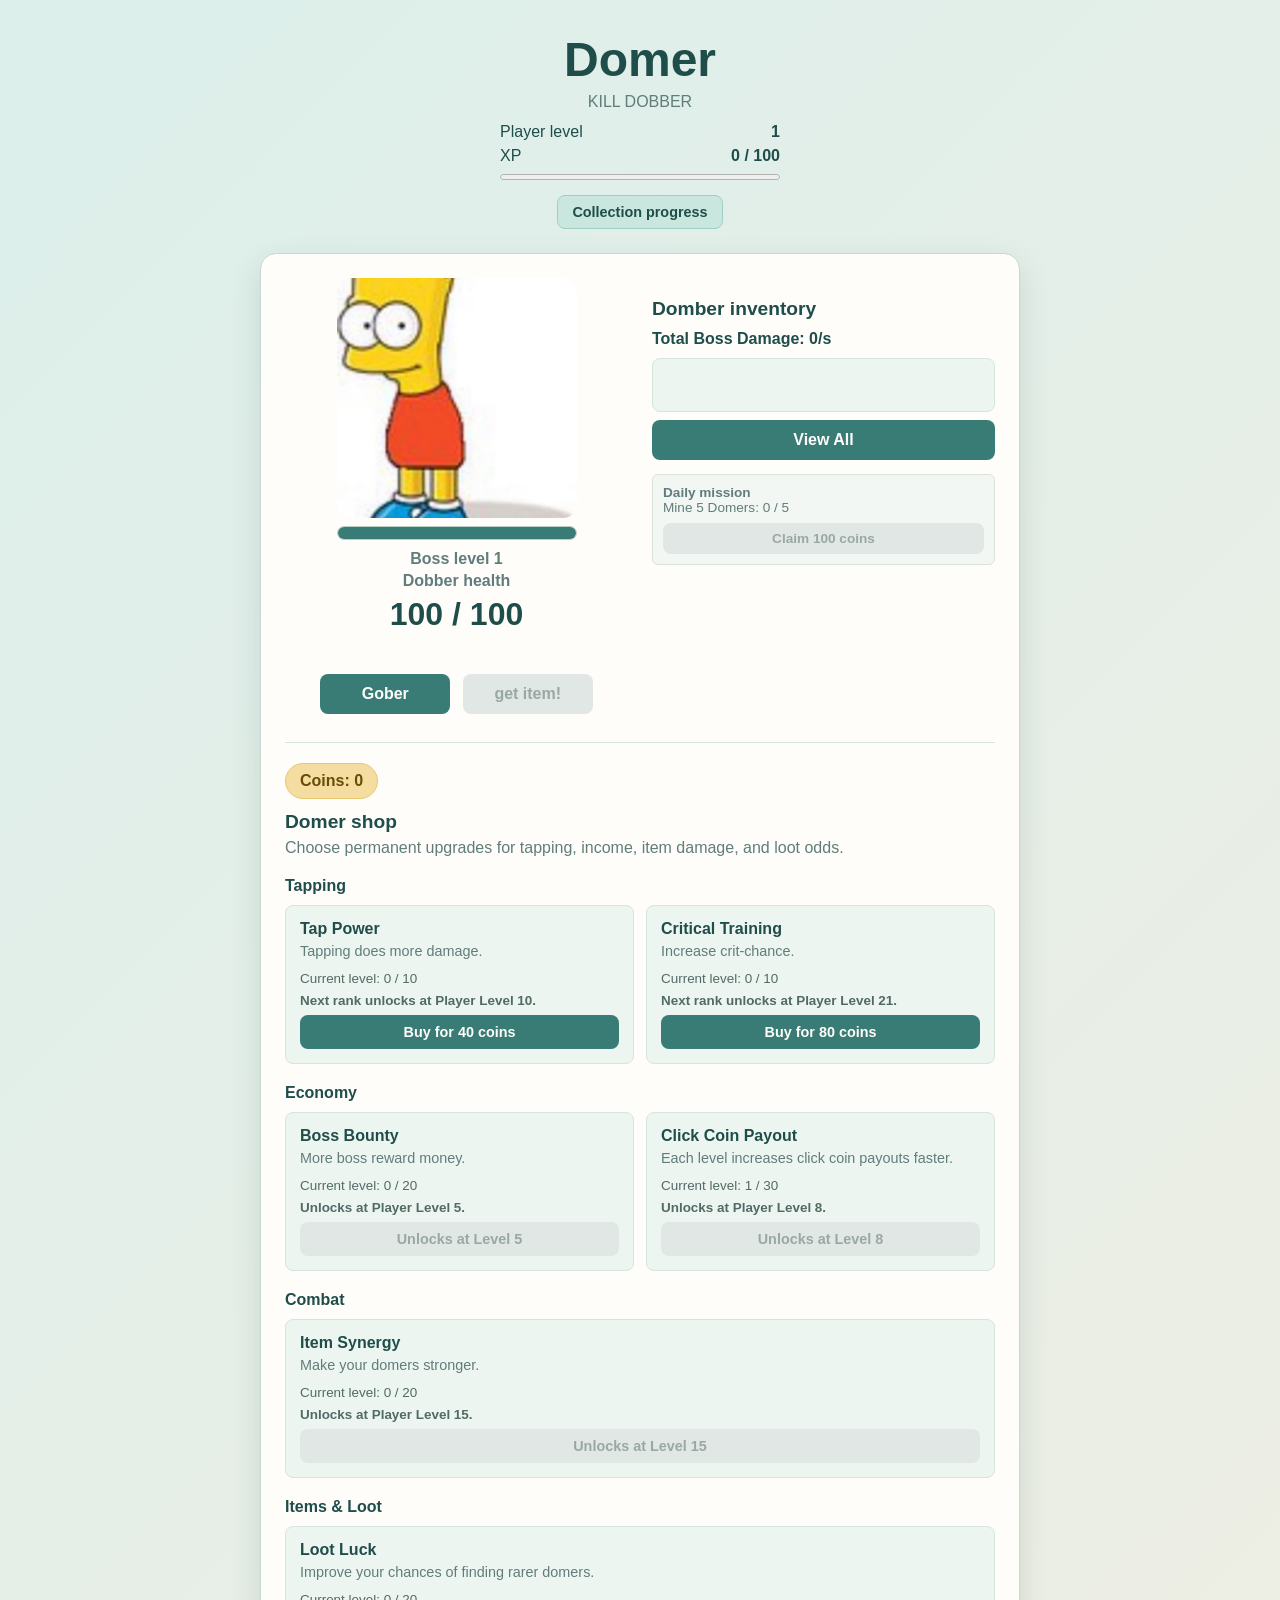
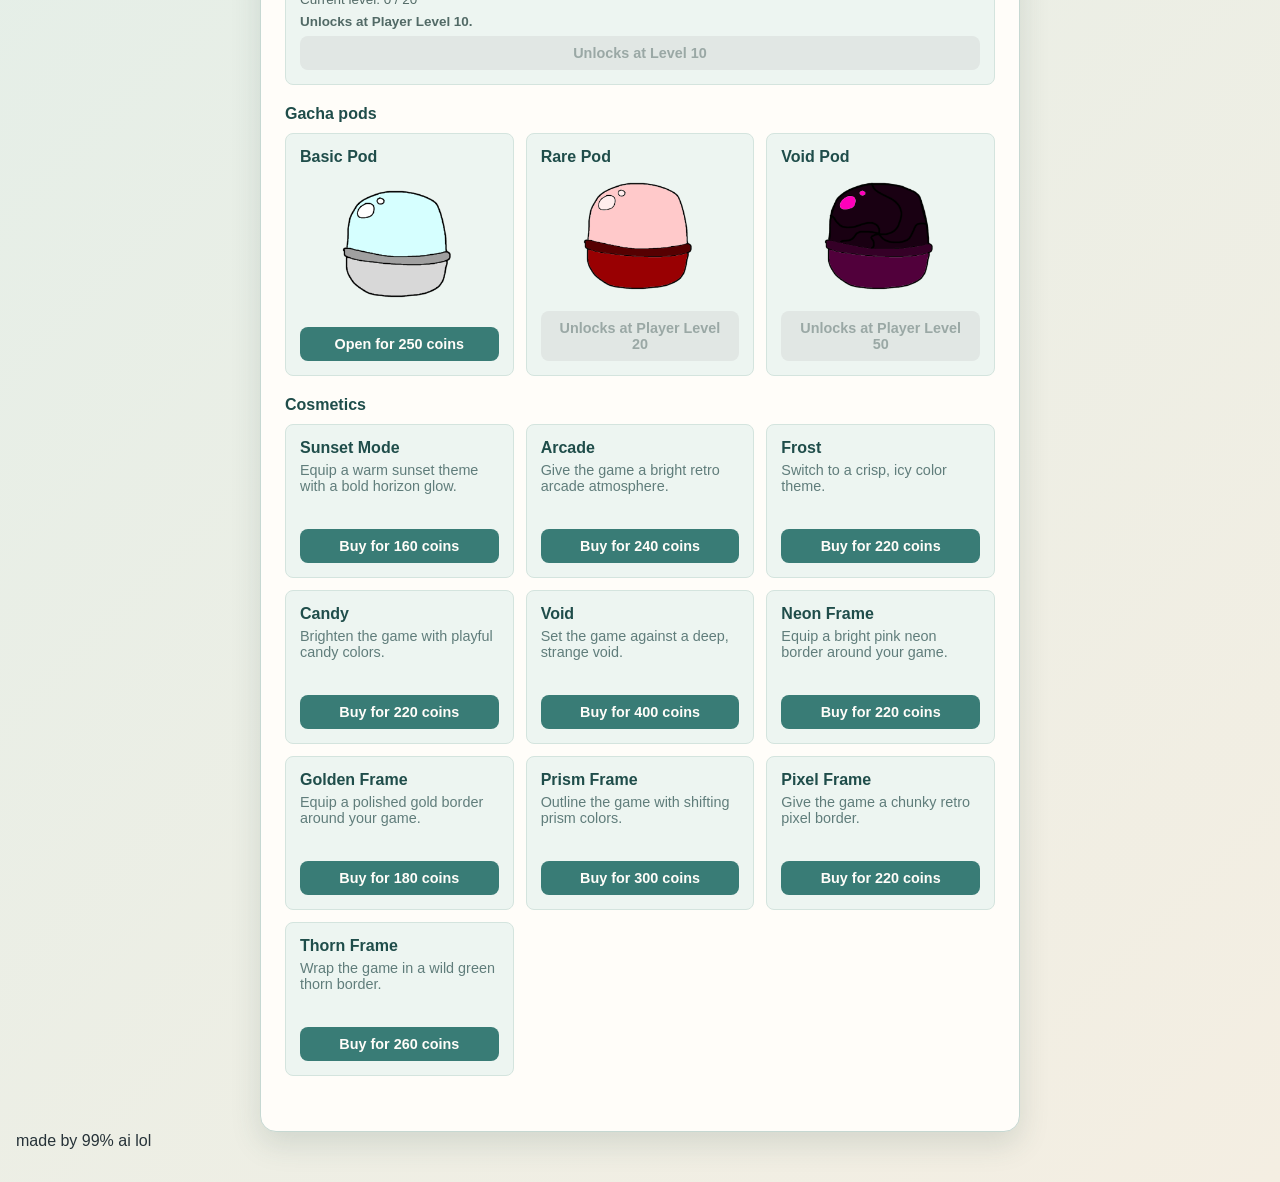
==== domer.html @ 5db6502b "gay" ====
<!DOCTYPE html>
<html lang="en">
<head>
    <meta charset="UTF-8">
    <meta name="viewport" content="width=device-width, initial-scale=1.0, viewport-fit=cover">
    <title>Frata hemsida</title>

    <style>
        :root {
            color: #263238;
            background: #dcefeb;
            font-family: Arial, Helvetica, sans-serif;
        }

        * {
            box-sizing: border-box;
        }

        body {
            margin: 0;
            min-height: 100vh;
            padding: 32px 16px;
            background: linear-gradient(135deg, #dcefeb, #f4eee2);
        }

        header {
            text-align: center;
            margin-bottom: 24px;
        }

        header h1,
        header h2 {
            margin: 0;
        }

        header h1 {
            color: #1f4d4a;
            font-size: clamp(2rem, 8vw, 3rem);
        }

        header h2 {
            margin-top: 6px;
            color: #607d7b;
            font-size: 1rem;
            font-weight: normal;
        }

        #playerGold {
            display: inline-block;
            margin: 0 0 12px;
            padding: 8px 14px;
            color: #674d08;
            background: #f5dda2;
            border: 1px solid #e4c86f;
            border-radius: 20px;
            font-weight: bold;
        }

        #progressionSummary {
            width: min(100%, 280px);
            margin: 12px auto 0;
            color: #1f4d4a;
            text-align: left;
        }

        #progressionSummary p {
            display: flex;
            justify-content: space-between;
            margin: 0 0 6px;
        }

        #xpProgress {
            display: block;
            width: 100%;
            height: 12px;
            accent-color: #397c76;
        }

        .main {
            width: min(100%, 760px);
            margin: 0 auto;
            padding: 24px;
            background: #fffdf9;
            border: 1px solid #c6d8d2;
            border-radius: 16px;
            box-shadow: 0 12px 30px rgb(46 79 75 / 15%);
        }

        body.admin-mode .main {
            width: min(100%, 1080px);
            display: grid;
            grid-template-columns: 220px minmax(0, 1fr);
            gap: 24px;
        }

        .gameLayout {
            display: grid;
            grid-template-columns: minmax(0, 1fr) minmax(0, 1fr);
            gap: 24px;
            align-items: start;
        }

        .shop {
            margin-top: 24px;
            padding-top: 20px;
            border-top: 1px solid #d8e3df;
        }

        .shop h2 {
            margin: 0 0 6px;
            color: #1f4d4a;
            font-size: 1.2rem;
        }

        .shopIntro {
            margin: 0 0 16px;
            color: #607d7b;
        }

        .shopGrid {
            display: grid;
            grid-template-columns: repeat(auto-fit, minmax(190px, 1fr));
            gap: 12px;
        }

        .shopCategory {
            margin-top: 20px;
        }

        .shopCategory h3 {
            margin: 0 0 10px;
            color: #1f4d4a;
            font-size: 1rem;
        }

        .shopItem {
            display: flex;
            min-height: 154px;
            flex-direction: column;
            padding: 14px;
            background: #edf5f1;
            border: 1px solid #d4e4de;
            border-radius: 8px;
        }

        .shopItem h3 {
            margin: 0 0 5px;
            color: #1f4d4a;
            font-size: 1rem;
        }

        .shopItem p {
            flex: 1;
            margin: 0 0 12px;
            color: #607d7b;
            font-size: 0.9rem;
        }

        .shopItemMeta,
        .shopItem .shopItemMeta,
        .shopItem .shopItemEffect,
        .shopItem .shopItemUnlock {
            flex: 0 0 auto;
            margin: 0 0 7px;
            color: #526a66;
            font-size: 0.84rem;
        }

        .shopItemEffect {
            line-height: 1.45;
        }

        .shopItemUnlock {
            color: #9a5634;
            font-weight: bold;
        }

        .shopItem button {
            width: 100%;
            margin: 0;
            padding: 9px 10px;
            font-size: 0.9rem;
        }

        #shopStatus {
            min-height: 1.2em;
            margin: 14px 0 0;
            color: #607d7b;
            font-size: 0.9rem;
        }

        #adminTools {
            margin-top: 24px;
            padding-top: 20px;
            border-top: 1px solid #d8e3df;
        }

        body.admin-mode #adminTools {
            grid-column: 1;
            grid-row: 1 / span 2;
            margin-top: 0;
            padding: 0 20px 0 0;
            border-top: 0;
            border-right: 1px solid #d8e3df;
        }

        body.admin-mode .gameLayout,
        body.admin-mode .shop {
            grid-column: 2;
        }

        body.admin-mode .gameLayout {
            grid-row: 1;
        }

        body.admin-mode .shop {
            grid-row: 2;
            margin-top: 0;
        }

        body.admin-mode #adminTools button {
            width: 100%;
            margin: 4px 0;
        }

        #adminTools h2 {
            margin: 0 0 6px;
            color: #1f4d4a;
            font-size: 1.2rem;
        }

        #adminTools table {
            width: 100%;
            margin-top: 12px;
            border-collapse: collapse;
            text-align: left;
        }

        #adminTools th,
        #adminTools td {
            padding: 8px 10px;
            border-bottom: 1px solid #d8e3df;
        }

        #adminTools th {
            color: #607d7b;
            font-size: 0.8rem;
            text-transform: uppercase;
        }

        body.theme-sunset {
            --theme-ink: #633b42;
            --theme-muted: #6e5352;
            --theme-button: #8c3f4d;
            --theme-button-hover: #6e2e3d;
            background: linear-gradient(135deg, #f6c58d, #d87873 48%, #553b68);
        }

        body.theme-sunset .main {
            border-color: #d58a6d;
        }

        body.theme-arcade {
            --theme-ink: #073b4c;
            --theme-muted: #25616a;
            --theme-button: #087e8b;
            --theme-button-hover: #05636d;
            background: linear-gradient(135deg, #111827, #087e8b 52%, #4ecdc4);
        }

        body.theme-frost {
            --theme-ink: #244657;
            --theme-muted: #496b7d;
            --theme-button: #376d89;
            --theme-button-hover: #28536c;
            background: linear-gradient(135deg, #d8f3f5, #a8dadc 52%, #f1f8ff);
        }

        body.theme-candy {
            --theme-ink: #7d294a;
            --theme-muted: #8e4560;
            --theme-button: #c63873;
            --theme-button-hover: #a42c61;
            background: linear-gradient(135deg, #ff8fab, #ffc2d1 52%, #ffd6a5);
        }

        body.theme-void {
            --theme-ink: #38234b;
            --theme-muted: #67537b;
            --theme-button: #573b70;
            --theme-button-hover: #432c59;
            background: linear-gradient(135deg, #151521, #332447 52%, #0f3d3e);
        }

        body.frame-neon .main {
            border: 6px solid #e247a2;
            box-shadow: 0 0 24px rgb(226 71 162 / 50%), 0 12px 30px rgb(46 79 75 / 15%);
        }

        body.frame-gold .main {
            border: 6px solid #c7972c;
            box-shadow: 0 0 18px rgb(199 151 44 / 40%), 0 12px 30px rgb(46 79 75 / 15%);
        }

        body.frame-prism .main {
            border: 6px solid #53d7d0;
            box-shadow: 0 0 0 3px #ee79c6, 0 0 22px rgb(83 215 208 / 45%);
        }

        body.frame-pixel .main {
            border: 8px solid #263238;
            border-radius: 2px;
            box-shadow: inset 0 0 0 3px #f5dda2, 0 0 0 3px #263238;
        }

        body.frame-thorn .main {
            border: 6px solid #426f45;
            box-shadow: inset 0 0 0 2px #9caf62, 0 0 18px rgb(66 111 69 / 40%);
        }

        .clickerArea {
            text-align: center;
        }

        img {
            display: block;
            width: min(100%, 240px);
            margin: 0 auto 20px;
            border-radius: 14px;
        }

        .clickerArea > img {
            margin-bottom: 8px;
        }

        #bossHealthTrack {
            width: min(100%, 240px);
            height: 14px;
            margin: 0 auto 10px;
            overflow: hidden;
            background: #d9e5e1;
            border: 1px solid #b8cec7;
            border-radius: 999px;
        }

        #bossHealthFill {
            width: 100%;
            height: 100%;
            background: var(--theme-button, #397c76);
            transition: width 180ms ease;
        }

        .clickerArea p {
            margin: 0 0 6px;
            color: #607d7b;
            font-weight: bold;
        }

        #healthBar {
            margin-bottom: 18px;
            color: #1f4d4a;
            font-size: 2rem;
            font-weight: bold;
        }

        #tapFeedback {
            display: block;
            min-height: 1.3em;
            color: #607d7b;
            font-size: 0.9rem;
            font-weight: bold;
        }

        #tapFeedback {
            color: #b36b42;
        }

        button {
            min-width: 130px;
            margin: 4px;
            padding: 11px 16px;
            color: #fffdf9;
            background: #397c76;
            border: none;
            border-radius: 8px;
            font-size: 1rem;
            font-weight: bold;
            cursor: pointer;
            touch-action: manipulation;
            user-select: none;
            -webkit-user-select: none;
            transition: background 150ms ease, transform 150ms ease;
        }

        #bossLevelLabel {
            margin: 0 0 4px;
            color: #607d7b;
        }

        button:hover:not(:disabled) {
            background: #28635e;
            transform: translateY(-1px);
        }

        button:disabled {
            color: #9aa8a5;
            background: #e1e7e4;
            cursor: not-allowed;
        }

        .inventoryArea > h2 {
            margin: 0 0 10px;
            padding-top: 20px;
            color: #1f4d4a;
            font-size: 1.2rem;
        }

        #inventory {
            min-height: 54px;
            padding: 8px 14px;
            background: #edf5f1;
            border: 1px solid #d4e4de;
            border-radius: 8px;
        }

        #viewAllInventory {
            width: 100%;
            margin: 8px 0 0;
        }

        #inventoryModal {
            width: min(calc(100% - 32px), 920px);
            max-height: min(85vh, 800px);
            overflow-y: auto;
        }

        .inventoryModalContent {
            padding: 20px;
        }

        .inventoryModalHeader {
            display: flex;
            align-items: center;
            justify-content: space-between;
            gap: 12px;
            margin-bottom: 16px;
        }

        .inventoryModalHeader h2 {
            margin: 0;
            color: #1f4d4a;
        }

        #closeInventoryModal {
            flex: 0 0 auto;
            margin: 0;
        }

        .inventoryGrid {
            display: grid;
            grid-template-columns: repeat(auto-fill, minmax(min(100%, 220px), 1fr));
            gap: 10px;
        }

        .inventoryGrid .inventoryItem {
            min-width: 0;
            margin: 0;
        }

        #totalBossDamage {
            margin: 0 0 10px;
            color: #1f4d4a;
            font-weight: bold;
        }

        .dailyMission {
            margin-top: 14px;
            padding: 10px;
            background: #f3f7f4;
            border: 1px solid #d8e3df;
            border-radius: 6px;
            color: #607d7b;
            font-size: 0.85rem;
        }

        .dailyMission button {
            width: 100%;
            margin: 8px 0 0;
            padding: 8px;
            font-size: 0.85rem;
        }

        .podImage {
            display: block;
            width: 100%;
            height: 120px;
            margin: 0;
            object-fit: contain;
        }

        .podPreview {
            position: relative;
            z-index: 1;
            display: flex;
            min-height: 120px;
            flex: 1 0 120px;
            align-items: center;
            justify-content: center;
            margin: 8px 0 12px;
        }

        .podPreview[data-odds-open="true"] {
            z-index: 5;
        }

        .podImage:focus-visible {
            outline: 3px solid #1f4d4a;
            outline-offset: 3px;
        }

        .podOddsTooltip {
            position: absolute;
            top: 50%;
            left: 50%;
            display: none;
            width: min(230px, calc(100vw - 64px));
            padding: 10px 12px;
            color: #fffdf9;
            background: #263238;
            border: 1px solid rgb(255 253 249 / 24%);
            border-radius: 6px;
            box-shadow: 0 8px 20px rgb(38 50 56 / 28%);
            pointer-events: none;
            transform: translate(-50%, -50%);
        }

        .podPreview[data-odds-open="true"] .podOddsTooltip {
            display: grid;
            gap: 5px;
        }

        @media (hover: hover) {
            .podPreview:hover,
            .podPreview:focus-within {
                z-index: 5;
            }

            .podPreview:hover .podOddsTooltip,
            .podPreview:focus-within .podOddsTooltip {
                display: grid;
                gap: 5px;
            }
        }

        .podOddsRow {
            display: flex;
            justify-content: space-between;
            gap: 12px;
            font-size: 0.88rem;
            line-height: 1.25;
        }

        .inventoryItem {
            display: flex;
            align-items: center;
            gap: 12px;
            margin: 6px 0;
            padding: 10px 12px;
            color: #263238;
            border-radius: 6px;
            font-weight: bold;
            cursor: pointer;
            transition: filter 150ms ease, transform 150ms ease;
        }

        .inventoryItemInfo {
            min-width: 0;
        }

        .inventoryItemName,
        .inventoryItemDamage {
            display: block;
        }

        .inventoryItemDamage {
            margin-top: 3px;
            color: #607d7b;
            font-size: 0.82rem;
            font-weight: normal;
        }

        .inventoryItem:hover {
            filter: brightness(0.96);
            transform: translateY(-1px);
        }

        .inventoryItem img {
            width: 56px;
            height: 56px;
            flex: 0 0 56px;
            margin: 0;
            border: 2px solid rgb(38 50 56 / 15%);
            border-radius: 6px;
            object-fit: cover;
        }

        .inventoryQuantity {
            margin-left: auto;
            color: #263238;
        }

        dialog {
            width: min(calc(100% - 32px), 380px);
            padding: 0;
            color: #263238;
            background: #fffdf9;
            border: 1px solid #c6d8d2;
            border-radius: 14px;
            box-shadow: 0 18px 45px rgb(38 50 56 / 30%);
        }

        dialog::backdrop {
            background: rgb(31 77 74 / 35%);
        }

        .lootModalContent {
            padding: 24px;
            text-align: center;
        }

        #lootImage {
            width: 170px;
            height: 170px;
            object-fit: cover;
            margin-bottom: 16px;
        }

        #lootName {
            margin: 0 0 16px;
            color: #1f4d4a;
        }

        #lootNew {
            margin: 0 0 4px;
            color: #b36b42;
            font-size: 2rem;
            font-weight: bold;
            letter-spacing: 0.08em;
            text-shadow: 0 0 10px #fdf900, 0 0 10px #ff7300;
        }

        .lootStats {
            display: grid;
            gap: 8px;
            margin-bottom: 18px;
            text-align: left;
        }

        .lootStat {
            display: flex;
            justify-content: space-between;
            padding: 10px 12px;
            background: #edf5f1;
            border-radius: 6px;
        }

        .lootStat span:first-child {
            color: #607d7b;
        }

        #collectionProgressButton {
            display: block;
            margin: 12px auto 0;
            padding: 8px 14px;
            color: #1f4d4a;
            background: #c9e7df;
            border: 1px solid #9fcfc2;
            font-size: 0.9rem;
        }

        #collectionModal {
            width: min(calc(100% - 32px), 420px);
            max-height: min(85vh, 700px);
            overflow-y: auto;
        }

        #collectionTable {
            width: 100%;
            border-collapse: collapse;
            font-size: 0.84rem;
        }

        #collectionTable th,
        #collectionTable td {
            padding: 4px 6px;
            border-bottom: 1px solid #d8e3df;
        }

        #collectionTable thead th,
        #collectionTable tfoot th,
        #collectionTotal {
            color: #526a66;
            font-weight: bold;
        }

        #collectionTable th:first-child {
            text-align: left;
        }

        #collectionTable td:last-child,
        #collectionTable tfoot th:last-child {
            text-align: right;
        }

        #collectionTable tfoot th {
            padding-top: 8px;
            border-bottom: 0;
        }

        .collectionRarityLabel {
            display: inline-flex;
            align-items: center;
            gap: 7px;
        }

        .collectionRaritySwatch {
            width: 11px;
            height: 11px;
            flex: 0 0 11px;
            border: 1px solid rgb(38 50 56 / 25%);
            border-radius: 3px;
        }

        .collectionRarityOdds {
            color: #607d7b;
            font-weight: normal;
        }

        #sellLoot {
            background: #b36b42;
        }

        #sellLoot:hover {
            background: #925437;
        }

        #sellAllLoot {
            background: #8c4e35;
        }

        #sellAllLoot:hover {
            background: #713d2b;
        }

        @media (max-width: 640px) {
            body.admin-mode .main {
                display: block;
            }

            body.admin-mode #adminTools {
                margin-bottom: 24px;
                padding: 0 0 20px;
                border-right: 0;
                border-bottom: 1px solid #d8e3df;
            }

            .gameLayout {
                grid-template-columns: 1fr;
            }

            .inventoryArea {
                padding-top: 20px;
                border-top: 1px solid #d8e3df;
            }
        }

        body[class*="theme-"] :is(header h1, .inventoryArea > h2, #totalBossDamage, #healthBar, .shop h2, .shopCategory > h3, .shopItem h3, #adminTools h2) {
            color: var(--theme-ink);
        }

        body[class*="theme-"] :is(header h2, #progressionSummary, .clickerArea p, #tapFeedback, #bossLevelLabel, .shopIntro, .shopItem p, .shopItemMeta, .shopItemUnlock, #shopStatus, .dailyMission) {
            color: var(--theme-muted);
        }

        body[class*="theme-"] button:not(:disabled) {
            color: #fffdf9;
            background: var(--theme-button);
        }

        body[class*="theme-"] button:hover:not(:disabled) {
            background: var(--theme-button-hover);
        }

        body[class*="theme-"] #sellLoot:hover:not(:disabled),
        body[class*="theme-"] #sellAllLoot:hover:not(:disabled) {
            background: var(--theme-button-hover);
        }

        body[class*="theme-"] #sellLoot,
        body[class*="theme-"] #sellAllLoot {
            color: #fffdf9;
            background: var(--theme-button);
        }

        body[class*="theme-"] #collectionProgressButton {
            color: #fffdf9;
            background: var(--theme-button);
            border-color: var(--theme-button-hover);
        }

    </style>
</head>
<body>
    <header>
        <h1>Domer</h1>
        <h2>KILL DOBBER</h2>
        <div id="progressionSummary" aria-live="polite">
            <p><span>Player level</span><strong id="playerLevel">1</strong></p>
            <p><span>XP</span><strong id="xpText">0 / 100</strong></p>
            <progress id="xpProgress" max="100" value="0" aria-label="Experience toward next level"></progress>
        </div>
        <button id="collectionProgressButton" type="button">Collection progress</button>
    </header>

    <div class="main">
        <div class="gameLayout">
            <div class="clickerArea">
                <img src="media/domer.jpg" alt="Domer">
                <div id="bossHealthTrack" role="progressbar" aria-label="Boss health" aria-valuemin="0" aria-valuemax="100" aria-valuenow="100">
                    <div id="bossHealthFill"></div>
                </div>
                <p id="bossLevelLabel">Boss level 1</p>
                <p>Dobber health</p>
                <div id="healthBar">100</div>
                <span id="tapFeedback" role="status"></span>
                <button id="buttonGober">Gober</button>
                <button id="buttonGetLoot" disabled>get item!</button>
            </div>

            <div class="inventoryArea">
                <h2>Domber inventory</h2>
                <p id="totalBossDamage">Total Boss Damage: 0/s</p>
                <div id="inventory">
                    
                </div>
                <button id="viewAllInventory" type="button">View All</button>
                <div class="dailyMission">
                    <strong>Daily mission</strong>
                    <div id="dailyMissionText">Mine 5 Domers: 0 / 5</div>
                    <button id="claimDailyMission" type="button" disabled>Claim 100 coins</button>
                </div>
            </div>
        </div>

        <section class="shop" aria-labelledby="shopTitle">
            <div id="playerGold">Coins: <span id="goldAmount">0</span></div>
            <h2 id="shopTitle">Domer shop</h2>
            <p class="shopIntro">Choose permanent upgrades for tapping, income, item damage, and loot odds.</p>
            <div id="shopUpgradeCategories"></div>
            <section class="shopCategory" aria-labelledby="podShopTitle">
                <h3 id="podShopTitle">Gacha pods</h3>
                <div class="shopGrid">
                    <article class="shopItem">
                        <h3>Basic Pod</h3>
                        <div class="podPreview">
                            <img class="podImage" src="media/pod_basic.png" alt="Basic pod placeholder" tabindex="0" aria-expanded="false" aria-describedby="basicPodOdds">
                            <div class="podOddsTooltip" id="basicPodOdds" data-pod-id="basicPod" role="tooltip"></div>
                        </div>
                        <button class="shopButton" data-shop-item="basicPod" type="button">Open for 250 coins</button>
                    </article>
                    <article class="shopItem">
                        <h3>Rare Pod</h3>
                        <div class="podPreview">
                            <img class="podImage" src="media/pod_rare.png" alt="Rare pod placeholder" tabindex="0" aria-expanded="false" aria-describedby="rarePodOdds">
                            <div class="podOddsTooltip" id="rarePodOdds" data-pod-id="rarePod" role="tooltip"></div>
                        </div>
                        <button class="shopButton" data-shop-item="rarePod" type="button">Open for 1,500 coins</button>
                    </article>
                    <article class="shopItem">
                        <h3>Void Pod</h3>
                        <div class="podPreview">
                            <img class="podImage" src="media/pod_premium.png" alt="Legendary and Mythic pod placeholder" tabindex="0" aria-expanded="false" aria-describedby="premiumPodOdds">
                            <div class="podOddsTooltip" id="premiumPodOdds" data-pod-id="premiumPod" role="tooltip"></div>
                        </div>
                        <button class="shopButton" data-shop-item="premiumPod" type="button">Open for 6,000 coins</button>
                    </article>
                </div>
            </section>
            <section class="shopCategory" aria-labelledby="cosmeticShopTitle">
                <h3 id="cosmeticShopTitle">Cosmetics</h3>
                <div class="shopGrid">
                    <article class="shopItem">
                        <h3>Sunset Mode</h3>
                        <p>Equip a warm sunset theme with a bold horizon glow.</p>
                        <button class="shopButton" data-shop-item="sunset" type="button"></button>
                    </article>
                    <article class="shopItem">
                        <h3>Arcade</h3>
                        <p>Give the game a bright retro arcade atmosphere.</p>
                        <button class="shopButton" data-shop-item="arcadeTheme" type="button"></button>
                    </article>
                    <article class="shopItem">
                        <h3>Frost</h3>
                        <p>Switch to a crisp, icy color theme.</p>
                        <button class="shopButton" data-shop-item="frostTheme" type="button"></button>
                    </article>
                    <article class="shopItem">
                        <h3>Candy</h3>
                        <p>Brighten the game with playful candy colors.</p>
                        <button class="shopButton" data-shop-item="candyTheme" type="button"></button>
                    </article>
                    <article class="shopItem">
                        <h3>Void</h3>
                        <p>Set the game against a deep, strange void.</p>
                        <button class="shopButton" data-shop-item="voidTheme" type="button"></button>
                    </article>
                    <article class="shopItem">
                        <h3>Neon Frame</h3>
                        <p>Equip a bright pink neon border around your game.</p>
                        <button class="shopButton" data-shop-item="neonFrame" type="button"></button>
                    </article>
                    <article class="shopItem">
                        <h3>Golden Frame</h3>
                        <p>Equip a polished gold border around your game.</p>
                        <button class="shopButton" data-shop-item="goldFrame" type="button"></button>
                    </article>
                    <article class="shopItem">
                        <h3>Prism Frame</h3>
                        <p>Outline the game with shifting prism colors.</p>
                        <button class="shopButton" data-shop-item="prismFrame" type="button"></button>
                    </article>
                    <article class="shopItem">
                        <h3>Pixel Frame</h3>
                        <p>Give the game a chunky retro pixel border.</p>
                        <button class="shopButton" data-shop-item="pixelFrame" type="button"></button>
                    </article>
                    <article class="shopItem">
                        <h3>Thorn Frame</h3>
                        <p>Wrap the game in a wild green thorn border.</p>
                        <button class="shopButton" data-shop-item="thornFrame" type="button"></button>
                    </article>
                </div>
            </section>
            <p id="shopStatus" role="status"></p>
        </section>

        <!-- REMOVE ADMIN TOOLS BEFORE DEPLOYING -->
        <section id="adminTools" hidden aria-labelledby="adminToolsTitle">
            <h2 id="adminToolsTitle">Admin tools</h2>
            <p class="shopIntro">Developer-only controls. Open this page with the #admin URL hash.</p>
            <button id="adminAddCoins" type="button">Give 100 coins</button>
            <button id="resetProgress" type="button">Reset all progress</button>
            <button id="adminGetLoot" type="button">Get item now</button>
            <button id="simulateRarities" type="button">Test rarity odds</button>
            <table>
                <thead>
                    <tr><th>Rarity</th><th>Count</th><th>Observed</th></tr>
                </thead>
                <tbody id="adminRarityResults"></tbody>
            </table>
        </section>
        <!-- END REMOVE ADMIN TOOLS -->

    </div>

    <dialog id="lootModal">
        <div class="lootModalContent">
            <img id="lootImage" alt="">
            <div id="lootNew" hidden>NEW!</div>
            <h2 id="lootName"></h2>
            <div class="lootStats">
                <div class="lootStat">
                    <span>Rarity</span>
                    <strong id="lootRarity"></strong>
                </div>
                <div class="lootStat">
                    <span>Art by</span>
                    <strong id="lootArtist"></strong>
                </div>
                <div class="lootStat">
                    <span>Price</span>
                    <strong><span id="lootPrice"></span> gold</strong>
                </div>
                <div class="lootStat">
                    <span>Boss damage</span>
                    <strong id="lootBossDamage"></strong>
                </div>
            </div>
            <button id="sellLoot">Sell for gold</button>
            <button id="sellAllLoot">Sell all</button>
            <button id="closeLootModal">Close</button>
        </div>
    </dialog>

    <dialog id="inventoryModal" aria-labelledby="inventoryModalTitle">
        <div class="inventoryModalContent">
            <div class="inventoryModalHeader">
                <h2 id="inventoryModalTitle">All items</h2>
                <button id="closeInventoryModal" type="button">Close</button>
            </div>
            <div id="allInventory" class="inventoryGrid"></div>
        </div>
    </dialog>

    <dialog id="collectionModal" aria-labelledby="collectionModalTitle">
        <div class="inventoryModalContent">
            <div class="inventoryModalHeader">
                <h2 id="collectionModalTitle">Collection progress</h2>
                <button id="closeCollectionModal" type="button">Close</button>
            </div>
            <table id="collectionTable">
                <thead>
                    <tr><th scope="col">Rarity</th><th scope="col">Collected</th></tr>
                </thead>
                <tbody id="collectionLegendRows"></tbody>
                <tfoot>
                    <tr><th scope="row">Total</th><th id="collectionTotal">0 / 0 (0%)</th></tr>
                </tfoot>
            </table>
        </div>
    </dialog>

    <script>
        const maxHealth = 100;
        const balanceConfig = {
            baseBossHealth: 100,
            bossHealthScaling: 1.10,
            bossHealthSoftCapLevel: 50,
            bossHealthPostCapExponent: 2.2,
            baseBossXp: 75,
            bossXpScaling: 1.12,
            baseXpToNextLevel: 100,
            xpRequirementScaling: 1.14,
            baseItemAttackDamage: 0.6,
            rarityPullWeights: {
                common: 71.5,
                uncommon: 12.1,
                rare: 6.05,
                epic: 1.21,
                legendary: 0.469,
                mythic: 0.0605
            },
            rarityDamageMultipliers: {
                common: 1,
                uncommon: 2.5,
                rare: 8,
                epic: 30,
                legendary: 150,
                mythic: 500
            },
            baseBossBounty: 20,
            bossBountyLevelScaling: 0.03,
            bountyBonusPerLevel: 0.25,
            manualTapsPerCoin: 10,
            itemCoinPayoutRatePerDamage: 0.01,
            maxItemCoinPayoutRate: 0.05,
            itemDamageBonusPerLevel: 0.06,
            luckWeightStep: 1.08,
            rarityLuckIndex: {
                common: 0,
                uncommon: 1,
                rare: 2,
                epic: 3,
                legendary: 4,
                mythic: 5
            },
            itemUpgradeScaling: 1.2,
            maxScaledValue: 1e12
        };
        const shopUpgradeConfig = {
            tapPower: { category: "Tapping", stateKey: "tapPower", name: "Tap Power", description: "Tapping does more damage.", maxLevel: 10, unlockLevels: [1, 10, 20, 35, 50, 65, 80, 100, 125, 150], baseCost: 40, costGrowth: 1.65 },
            critChance: { category: "Tapping", stateKey: "critChance", name: "Critical Training", description: "Increase crit-chance.", maxLevel: 10, unlockLevel: 1, unlockEveryLevels: 20, baseCost: 80, costGrowth: 1.4 },
            bossBounty: { category: "Economy", stateKey: "bossBountyLevel", name: "Boss Bounty", description: "More boss reward money.", maxLevel: 20, unlockLevel: 5, unlockEveryLevels: 10, baseCost: 100, costGrowth: 1.42 },
            tapCoinPayout: { category: "Economy", stateKey: "tapCoinPayout", name: "Click Coin Payout", description: "Each level increases click coin payouts faster.", maxLevel: 30, unlockLevel: 1, unlockEveryLevels: 7, baseCost: 30, costGrowth: 1.3 },
            itemSynergy: { category: "Combat", stateKey: "itemDamageLevel", name: "Item Synergy", description: "Make your domers stronger.", maxLevel: 20, unlockLevel: 15, unlockEveryLevels: 9, baseCost: 180, costGrowth: 1.35 },
            lootLuck: { category: "Items & Loot", stateKey: "lootLuckLevel", name: "Loot Luck", description: "Improve your chances of finding rarer domers.", maxLevel: 20, unlockLevel: 10, unlockEveryLevels: 10, baseCost: 100, costGrowth: 1.35 }
        };
        const podConfig = {
            basicPod: {
                name: "Basic Pod",
                price: 250,
                unlockLevel: 1,
                minimumRarityIndex: 0,
                luckScale: 1,
                rarityMultipliers: { common: 1, uncommon: 1, rare: 1, epic: 1, legendary: 1, mythic: 1 }
            },
            rarePod: {
                name: "Rare Pod",
                price: 1500,
                unlockLevel: 20,
                minimumRarityIndex: 1,
                luckScale: 1,
                rarityMultipliers: { common: 0.55, uncommon: 0.65, rare: 2, epic: 2.8, legendary: 3.5, mythic: 3.5 }
            },
            premiumPod: {
                name: "Void Pod",
                price: 6000,
                unlockLevel: 50,
                minimumRarityIndex: 2,
                luckScale: 0.25,
                rarityMultipliers: { common: 0.1, uncommon: 0.15, rare: 0.35, epic: 1.5, legendary: 1, mythic: 12 }
            }
        };
        var health = 0;
        var currentBossLevel = 1;
        var bossRewarded = false;
        const saveVersion = 2;
        const inventoryStorageKey = `domerInventoryV${saveVersion}`;
        const goldStorageKey = `domerGoldV${saveVersion}`;
        const shopStorageKey = `domerShopV${saveVersion}`;
        const saveStorageKey = `domerSaveV${saveVersion}`;
        const themeCosmetics = ["sunset", "arcade", "frost", "candy", "void"];
        const frameCosmetics = ["neon", "gold", "prism", "pixel", "thorn"];
        const defaultShopState = {
            tapPower: 0,
            critChance: 0,
            tapCoinPayout: 1,
            bossBountyLevel: 0,
            itemDamageLevel: 0,
            lootLuckLevel: 0,
            cosmetics: [],
            theme: "default",
            frame: "default"
        };
        const defaultProgressState = {
            totalMined: 0,
            totalTaps: 0,
            tapCoinRemainder: 0,
            criticalHits: 0,
            uniqueItems: [],
            dailyDate: "",
            dailyMined: 0,
            dailyClaimed: false,
            level: 1,
            xp: 0
        };
        const legacyShopState = parseSave(localStorage.getItem(shopStorageKey));
        const savedGame = parseSave(localStorage.getItem(saveStorageKey));
        const savedProgress = savedGame && savedGame.progress ? savedGame.progress : {};
        var playerGold = savedGame && Number.isFinite(savedGame.coins) ? savedGame.coins : Number(localStorage.getItem(goldStorageKey)) || 0;
        var shopState = {
            ...defaultShopState,
            ...(savedGame ? savedGame.shop : legacyShopState || {})
        };
        shopState.theme = themeCosmetics.includes(shopState.theme) ? shopState.theme : "default";
            shopState.tapPower = normalizeUpgradeLevel(shopState.tapPower, shopUpgradeConfig.tapPower.maxLevel);
            shopState.critChance = normalizeUpgradeLevel(shopState.critChance, shopUpgradeConfig.critChance.maxLevel);
            shopState.tapCoinPayout = Math.max(1, normalizeUpgradeLevel(shopState.tapCoinPayout, shopUpgradeConfig.tapCoinPayout.maxLevel));
            delete shopState.autoTap;
            shopState.bossBountyLevel = normalizeUpgradeLevel(shopState.bossBountyLevel, shopUpgradeConfig.bossBounty.maxLevel);
            shopState.itemDamageLevel = normalizeUpgradeLevel(shopState.itemDamageLevel, shopUpgradeConfig.itemSynergy.maxLevel);
            shopState.lootLuckLevel = normalizeUpgradeLevel(shopState.lootLuckLevel, shopUpgradeConfig.lootLuck.maxLevel);
        shopState.cosmetics = Array.isArray(shopState.cosmetics)
            ? shopState.cosmetics.filter((cosmetic) => [...themeCosmetics, ...frameCosmetics].includes(cosmetic))
            : [];
        delete shopState.coinMultiplier;
        delete shopState.luck;
        var progressState = {
            ...defaultProgressState,
            totalMined: Number(savedProgress.totalMined) || 0,
            totalTaps: Number(savedProgress.totalTaps) || 0,
            tapCoinRemainder: Number.isFinite(Number(savedProgress.tapCoinRemainder))
                ? Math.max(0, Math.floor(Number(savedProgress.tapCoinRemainder))) % balanceConfig.manualTapsPerCoin
                : 0,
            criticalHits: Number(savedProgress.criticalHits) || 0,
            uniqueItems: Array.isArray(savedProgress.uniqueItems) ? savedProgress.uniqueItems : [],
            dailyDate: typeof savedProgress.dailyDate === "string" ? savedProgress.dailyDate : "",
            dailyMined: Number(savedProgress.dailyMined) || 0,
            dailyClaimed: savedProgress.dailyClaimed === true,
            level: normalizePlayerLevel(savedProgress.level),
            xp: Number.isFinite(Number(savedProgress.xp)) ? Math.max(0, Number(savedProgress.xp)) : 0
        };
        currentBossLevel = progressState.level;
        health = getBossMaxHealth(currentBossLevel);
        const healthBar = document.getElementById("healthBar");
        const bossHealthTrack = document.getElementById("bossHealthTrack");
        const bossHealthFill = document.getElementById("bossHealthFill");
        const bossLevelLabel = document.getElementById("bossLevelLabel");
        const playerLevel = document.getElementById("playerLevel");
        const xpText = document.getElementById("xpText");
        const xpProgress = document.getElementById("xpProgress");
        const totalBossDamage = document.getElementById("totalBossDamage");
        const buttonGober = document.getElementById("buttonGober");
        const buttonGetLoot = document.getElementById("buttonGetLoot");
        const inventory = document.getElementById("inventory");
        const allInventory = document.getElementById("allInventory");
        const inventoryModal = document.getElementById("inventoryModal");
        const viewAllInventory = document.getElementById("viewAllInventory");
        const closeInventoryModal = document.getElementById("closeInventoryModal");
            const shopUpgradeCategories = document.getElementById("shopUpgradeCategories");
        const tapFeedback = document.getElementById("tapFeedback");
        const dailyMissionText = document.getElementById("dailyMissionText");
        const claimDailyMission = document.getElementById("claimDailyMission");
        const inventoryItems = new Map();
        const rarityOrder = {
            mythic: 0,
            legendary: 1,
            epic: 2,
            rare: 3,
            uncommon: 4,
            common: 5
        };
        const lootModal = document.getElementById("lootModal");
        const lootImage = document.getElementById("lootImage");
        const lootNew = document.getElementById("lootNew");
        const lootName = document.getElementById("lootName");
        const lootRarity = document.getElementById("lootRarity");
        const lootArtist = document.getElementById("lootArtist");
        const lootPrice = document.getElementById("lootPrice");
            const lootBossDamage = document.getElementById("lootBossDamage");
        const closeLootModal = document.getElementById("closeLootModal");
        const sellLoot = document.getElementById("sellLoot");
        const sellAllLoot = document.getElementById("sellAllLoot");
        const goldAmount = document.getElementById("goldAmount");
        const shopStatus = document.getElementById("shopStatus");
        const shopButtons = document.querySelectorAll(".shopButton");
        const collectionLegendRows = document.getElementById("collectionLegendRows");
        const collectionTotal = document.getElementById("collectionTotal");
        const collectionProgressButton = document.getElementById("collectionProgressButton");
        const collectionModal = document.getElementById("collectionModal");
        const closeCollectionModal = document.getElementById("closeCollectionModal");
        const adminTools = document.getElementById("adminTools");
        const adminAddCoins = document.getElementById("adminAddCoins");
        const resetProgress = document.getElementById("resetProgress");
        const adminGetLoot = document.getElementById("adminGetLoot");
        const simulateRarities = document.getElementById("simulateRarities");
        const adminRarityResults = document.getElementById("adminRarityResults");
        var selectedItem = null;
        let lootImageRequestId = 0;

        function parseSave(value){
            try {
                return value ? JSON.parse(value) : null;
            } catch (error){
                return null;
            }
        }

        function normalizeUpgradeLevel(level, maxLevel){
            const numericLevel = Number(level);
            return Number.isFinite(numericLevel) ? Math.min(maxLevel, Math.max(0, Math.floor(numericLevel))) : 0;
        }

        function normalizePlayerLevel(level){
            const numericLevel = Number(level);
            return Number.isFinite(numericLevel) ? Math.min(10000, Math.max(1, Math.floor(numericLevel))) : 1;
        }

        function calculateScaledValue(baseValue, scalingFactor, level){
            const exponent = Math.min(500, normalizePlayerLevel(level) - 1);
            return Math.min(balanceConfig.maxScaledValue, baseValue * Math.pow(scalingFactor, exponent));
        }

        function formatGameNumber(value){
            return new Intl.NumberFormat("en-US", { maximumFractionDigits: 1 }).format(value);
        }

        function getBossMaxHealth(level){
            const bossLevel = normalizePlayerLevel(level);
            const softCapLevel = balanceConfig.bossHealthSoftCapLevel;
            const healthAtSoftCap = calculateScaledValue(balanceConfig.baseBossHealth, balanceConfig.bossHealthScaling, softCapLevel);
            const health = bossLevel <= softCapLevel
                ? calculateScaledValue(balanceConfig.baseBossHealth, balanceConfig.bossHealthScaling, bossLevel)
                : healthAtSoftCap * Math.pow(bossLevel / softCapLevel, balanceConfig.bossHealthPostCapExponent);
            return Math.min(balanceConfig.maxScaledValue, health);
        }

        function getXpRequired(level){
            return Math.max(1, Math.ceil(calculateScaledValue(
                balanceConfig.baseXpToNextLevel,
                balanceConfig.xpRequirementScaling,
                level
            )));
        }

        function calculateItemAttackDamage(item){
            const rarityMultiplier = balanceConfig.rarityDamageMultipliers[item.rarity] || 1;
            return balanceConfig.baseItemAttackDamage * rarityMultiplier;
        }

        function getItemAttackDamage(item){
            const baseDamage = Number.isFinite(Number(item.attackDamage)) && Number(item.attackDamage) >= 0
                ? Number(item.attackDamage)
                : calculateItemAttackDamage(item);
            const upgradeLevel = Number.isFinite(Number(item.upgradeLevel)) ? Math.max(0, Number(item.upgradeLevel)) : 0;
            return baseDamage * Math.pow(balanceConfig.itemUpgradeScaling, upgradeLevel);
        }

        function getShopUpgradeLevel(upgrade){
            const value = shopState[upgrade.stateKey];
            return normalizeUpgradeLevel(value, upgrade.maxLevel);
        }

        function getShopUpgradeCost(upgrade, level = getShopUpgradeLevel(upgrade)){
            return Math.ceil(upgrade.baseCost * Math.pow(upgrade.costGrowth, level));
        }

        function getShopUpgradeUnlockLevel(upgrade, level = getShopUpgradeLevel(upgrade)){
            return upgrade.unlockLevels
                ? upgrade.unlockLevels[level]
                : upgrade.unlockLevel + level * (upgrade.unlockEveryLevels || 0);
        }

        function getTapDamage(){
            const tapLevel = normalizeUpgradeLevel(shopState.tapPower, shopUpgradeConfig.tapPower.maxLevel);
            return Math.pow(3, tapLevel);
        }

        function getTapCoinPayout(){
            const payoutLevel = normalizeUpgradeLevel(shopState.tapCoinPayout, shopUpgradeConfig.tapCoinPayout.maxLevel);
            return Math.pow(payoutLevel, 2);
        }

        function getItemDamageMultiplier(){
            return 1 + shopState.itemDamageLevel * balanceConfig.itemDamageBonusPerLevel;
        }

        function getBossBountyReward(bossLevel = currentBossLevel){
            const levelReward = 1 + (normalizePlayerLevel(bossLevel) - 1) * balanceConfig.bossBountyLevelScaling;
            const upgradeReward = Math.pow(1 + balanceConfig.bountyBonusPerLevel, shopState.bossBountyLevel);
            return Math.floor(balanceConfig.baseBossBounty * levelReward * upgradeReward);
        }

        function getLuckAdjustedWeight(item, luckLevel = shopState.lootLuckLevel, pod = null){
            const rarityIndex = balanceConfig.rarityLuckIndex[item.rarity] || 0;
            const podMultiplier = pod ? pod.rarityMultipliers[item.rarity] : 1;
            const luckScale = pod ? pod.luckScale : 1;
            return item.weight * podMultiplier * Math.pow(balanceConfig.luckWeightStep, luckLevel * rarityIndex * luckScale);
        }

        function getItemBossDamagePerSecond(){
            let damagePerSecond = 0;
            for (const inventoryItem of inventoryItems.values()){
                const quantity = Number.isFinite(inventoryItem.quantity) ? Math.max(0, inventoryItem.quantity) : 0;
                const itemDamage = getItemAttackDamage(inventoryItem.item);
                if (Number.isFinite(itemDamage)){
                    damagePerSecond += itemDamage * quantity;
                }
            }
            return damagePerSecond;
        }

        function getEffectiveItemAttackDamage(item){
            return getItemAttackDamage(item) * getItemDamageMultiplier();
        }

        function renderInventoryDamage(){
            sortInventory();
        }

        function getTotalBossDamagePerSecond(){
            return getItemBossDamagePerSecond() * getItemDamageMultiplier();
        }

        function renderProgression(){
            const xpRequired = getXpRequired(progressState.level);
            playerLevel.textContent = progressState.level;
            xpText.textContent = `${formatGameNumber(progressState.xp)} / ${formatGameNumber(xpRequired)}`;
            xpProgress.max = xpRequired;
            xpProgress.value = Math.min(progressState.xp, xpRequired);
        }

        function renderBossDamage(){
            const damagePerSecond = getTotalBossDamagePerSecond();
            totalBossDamage.textContent = `Total Boss Damage: ${formatGameNumber(damagePerSecond)}/s`;
        }

        function renderBoss(){
            const maxHealth = getBossMaxHealth(currentBossLevel);
            const healthPercent = maxHealth > 0 ? Math.max(0, Math.min(100, health / maxHealth * 100)) : 0;
            bossLevelLabel.textContent = `Boss level ${currentBossLevel}`;
            healthBar.textContent = `${formatGameNumber(health)} / ${formatGameNumber(maxHealth)}`;
            bossHealthFill.style.width = `${healthPercent}%`;
            bossHealthTrack.setAttribute("aria-valuemax", String(maxHealth));
            bossHealthTrack.setAttribute("aria-valuenow", String(health));
        }

        function beginNextBoss(){
            currentBossLevel = progressState.level;
            health = getBossMaxHealth(currentBossLevel);
            bossRewarded = false;
            buttonGober.disabled = false;
            buttonGetLoot.disabled = true;
            renderBoss();
        }

        function awardBossExperience(defeatedLevel){
            const reward = Math.max(1, Math.floor(calculateScaledValue(
                balanceConfig.baseBossXp,
                balanceConfig.bossXpScaling,
                defeatedLevel
            )));
            const bounty = getBossBountyReward(defeatedLevel);
            progressState.xp += reward;
            playerGold += bounty;
            let levelsGained = 0;

            while (progressState.xp >= getXpRequired(progressState.level)){
                progressState.xp -= getXpRequired(progressState.level);
                progressState.level = normalizePlayerLevel(progressState.level + 1);
                levelsGained += 1;
                if (progressState.level >= 10000){
                    break;
                }
            }

            renderProgression();
            saveGold();
            updateShopButtons();
            tapFeedback.textContent = levelsGained > 0
                ? `Boss defeated! +${reward} XP, +${bounty} coins. Level ${progressState.level}!`
                : `Boss defeated! +${reward} XP, +${bounty} coins.`;
            saveGame();
        }

        if (window.location.hash.toLowerCase() === "#admin"){
            adminTools.hidden = false;
            document.body.classList.add("admin-mode");
        }

        goldAmount.textContent = playerGold;
        ensureDailyMission();
        renderDailyMission();
        renderProgression();
        renderBoss();
        renderBossDamage();

        buttonGober.addEventListener("click", goberMine);
        buttonGetLoot.addEventListener("click", getRandomLoot);
        shopButtons.forEach((button) => button.addEventListener("click", () => buyShopItem(button.dataset.shopItem)));
        shopUpgradeCategories.addEventListener("click", (event) => {
            const button = event.target.closest("button[data-upgrade]");
            if (button){
                buyShopItem(button.dataset.upgrade);
            }
        });
        closeLootModal.addEventListener("click", () => lootModal.close());
        viewAllInventory.addEventListener("click", () => inventoryModal.showModal());
        closeInventoryModal.addEventListener("click", () => inventoryModal.close());
        collectionProgressButton.addEventListener("click", () => {
            renderCollectionProgress();
            collectionModal.showModal();
        });
        closeCollectionModal.addEventListener("click", () => collectionModal.close());
        const podPreviews = [...document.querySelectorAll(".podPreview")];
        const closePodOddsPreviews = () => {
            podPreviews.forEach((preview) => {
                delete preview.dataset.oddsOpen;
                const image = preview.querySelector(".podImage");
                image.setAttribute("aria-expanded", "false");
                image.blur();
            });
        };
        podPreviews.forEach((preview) => {
            const image = preview.querySelector(".podImage");
            image.addEventListener("click", () => {
                const shouldOpen = preview.dataset.oddsOpen !== "true";
                closePodOddsPreviews();
                if (shouldOpen){
                    preview.dataset.oddsOpen = "true";
                    image.setAttribute("aria-expanded", "true");
                }
            });
        });
        document.addEventListener("click", (event) => {
            if (!event.target.closest(".podPreview")){
                closePodOddsPreviews();
            }
        });
        sellLoot.addEventListener("click", sellSelectedItem);
        sellAllLoot.addEventListener("click", sellAllSelectedLoot);
        resetProgress.addEventListener("click", resetAllProgress);
        adminAddCoins.addEventListener("click", () => {
            playerGold += 100;
            saveGold();
        });
        adminGetLoot.addEventListener("click", () => getRandomLoot(true));
        simulateRarities.addEventListener("click", runRaritySimulation);
        claimDailyMission.addEventListener("click", claimDailyReward);
        lootModal.addEventListener("click", (event) => {
            if (event.target === lootModal){
                lootModal.close();
            }
        });
        inventoryModal.addEventListener("click", (event) => {
            if (event.target === inventoryModal){
                inventoryModal.close();
            }
        });
        collectionModal.addEventListener("click", (event) => {
            if (event.target === collectionModal){
                collectionModal.close();
            }
        });

        function goberMine(){
            progressState.totalTaps += 1;
            const isCritical = Math.random() < shopState.critChance * 0.05;
            const damage = getTapDamage() * (isCritical ? 2 : 1);
            progressState.tapCoinRemainder += 1;
            const coinPayouts = Math.floor(progressState.tapCoinRemainder / balanceConfig.manualTapsPerCoin);
            progressState.tapCoinRemainder %= balanceConfig.manualTapsPerCoin;
            const tapCoinsEarned = coinPayouts * getTapCoinPayout();
            if (tapCoinsEarned > 0){
                playerGold += tapCoinsEarned;
                saveGold();
            }
            const coinFeedback = tapCoinsEarned > 0
                ? `, +${tapCoinsEarned} ${tapCoinsEarned === 1 ? "coin" : "coins"}`
                : "";
            if (isCritical){
                progressState.criticalHits += 1;
                tapFeedback.textContent = `Critical hit! ${damage} damage${coinFeedback}`;
            } else {
                tapFeedback.textContent = `${damage} damage${coinFeedback}`;
            }
            damageDomer(damage);
            saveGame();
        }

        function damageDomer(damage){
            if (health <= 0 || !Number.isFinite(damage) || damage <= 0){
                return;
            }

            health = Math.max(0, health - damage);
            renderBoss();

            if (health === 0){
                if (!bossRewarded){
                    bossRewarded = true;
                    awardBossExperience(currentBossLevel);
                }
                buttonGober.disabled = true;
                buttonGetLoot.disabled = false;
            }
        }

        function tryAwardItemDamageCoins(damagePerSecond, elapsedSeconds){
            if (health <= 0 || !Number.isFinite(damagePerSecond) || damagePerSecond <= 0){
                return;
            }

            const payoutRate = Math.min(
                damagePerSecond * balanceConfig.itemCoinPayoutRatePerDamage,
                balanceConfig.maxItemCoinPayoutRate
            );
            const payoutChance = 1 - Math.exp(-payoutRate * elapsedSeconds);
            if (Math.random() >= payoutChance){
                return;
            }

            const coinsEarned = getTapCoinPayout();
            playerGold += coinsEarned;
            saveGold();
            tapFeedback.textContent = `Item damage bonus: +${coinsEarned} ${coinsEarned === 1 ? "coin" : "coins"}`;
        }

        function getRandomLoot(force = false){
            if (!force && health !== 0){
                return;
            }

            const item = pickRandomLoot();
            const isNew = !progressState.uniqueItems.includes(item.name);
            addToInventory(item);
            showLootModal(item, false, isNew);
            progressState.totalMined += 1;
            progressState.dailyMined += 1;
            renderDailyMission();
            saveGame();

            beginNextBoss();
        }

        const shopItems = {
            sunset: { cost: 160, cosmetic: "sunset", type: "theme", label: () => "Buy for 160 coins" },
            arcadeTheme: { cost: 240, cosmetic: "arcade", type: "theme", label: () => "Buy for 240 coins" },
            frostTheme: { cost: 220, cosmetic: "frost", type: "theme", label: () => "Buy for 220 coins" },
            candyTheme: { cost: 220, cosmetic: "candy", type: "theme", label: () => "Buy for 220 coins" },
            voidTheme: { cost: 400, cosmetic: "void", type: "theme", label: () => "Buy for 400 coins" },
            neonFrame: { cost: 220, cosmetic: "neon", type: "frame", label: () => "Buy for 220 coins" },
            goldFrame: { cost: 180, cosmetic: "gold", type: "frame", label: () => "Buy for 180 coins" },
            prismFrame: { cost: 300, cosmetic: "prism", type: "frame", label: () => "Buy for 300 coins" },
            pixelFrame: { cost: 220, cosmetic: "pixel", type: "frame", label: () => "Buy for 220 coins" },
            thornFrame: { cost: 260, cosmetic: "thorn", type: "frame", label: () => "Buy for 260 coins" }
        };

        function renderUpgradeShop(){
            const categories = ["Tapping", "Economy", "Combat", "Items & Loot"];
            shopUpgradeCategories.replaceChildren();

            for (const category of categories){
                const upgrades = Object.entries(shopUpgradeConfig).filter(([, upgrade]) => upgrade.category === category);
                if (upgrades.length === 0){
                    continue;
                }

                const section = document.createElement("section");
                const heading = document.createElement("h3");
                const grid = document.createElement("div");
                section.className = "shopCategory";
                heading.textContent = category;
                grid.className = "shopGrid";
                section.append(heading, grid);

                for (const [upgradeId, upgrade] of upgrades){
                    const level = getShopUpgradeLevel(upgrade);
                    const nextLevel = Math.min(level + 1, upgrade.maxLevel);
                    const requiredLevel = getShopUpgradeUnlockLevel(upgrade, level);
                    const locked = progressState.level < requiredLevel;
                    const maxed = level >= upgrade.maxLevel;
                    const card = document.createElement("article");
                    const name = document.createElement("h3");
                    const description = document.createElement("p");
                    const levelLabel = document.createElement("p");
                    const lockLabel = document.createElement("p");
                    const button = document.createElement("button");

                    card.className = "shopItem";
                    name.textContent = upgrade.name;
                    description.textContent = upgrade.description;
                    levelLabel.className = "shopItemMeta";
                    levelLabel.textContent = `Current level: ${level} / ${upgrade.maxLevel}`;
                    lockLabel.className = "shopItemUnlock";
                    lockLabel.textContent = locked
                        ? `Unlocks at Player Level ${requiredLevel}.`
                        : (upgrade.unlockLevels || upgrade.unlockEveryLevels) && level < upgrade.maxLevel - 1
                            ? `Next rank unlocks at Player Level ${getShopUpgradeUnlockLevel(upgrade, nextLevel)}.`
                            : "";
                    button.type = "button";
                    button.dataset.upgrade = upgradeId;
                    button.disabled = locked || maxed;
                    button.textContent = maxed ? "Max level" : locked ? `Unlocks at Level ${requiredLevel}` : `Buy for ${getShopUpgradeCost(upgrade)} coins`;
                    card.append(name, description, levelLabel);
                    if (lockLabel.textContent){
                        card.append(lockLabel);
                    }
                    card.append(button);
                    grid.append(card);
                }

                shopUpgradeCategories.append(section);
            }
        }

        function saveShop(){
            localStorage.setItem(shopStorageKey, JSON.stringify(shopState));
            saveGame();
            renderBossDamage();
            renderInventoryDamage();
        }

        function ownsCosmetic(item){
            return shopState.cosmetics.includes(item.cosmetic);
        }

        function buyShopItem(itemId){
            const upgrade = shopUpgradeConfig[itemId];
            if (upgrade){
                const level = getShopUpgradeLevel(upgrade);
                const requiredLevel = getShopUpgradeUnlockLevel(upgrade, level);
                if (progressState.level < requiredLevel){
                    shopStatus.textContent = `Unlocks at Player Level ${requiredLevel}.`;
                    return;
                }
                if (level >= upgrade.maxLevel){
                    shopStatus.textContent = "That upgrade is already maxed out.";
                    return;
                }

                const cost = getShopUpgradeCost(upgrade, level);
                if (playerGold < cost){
                    shopStatus.textContent = `You need ${cost - playerGold} more coins.`;
                    return;
                }

                shopState[upgrade.stateKey] = level + 1;
                playerGold -= cost;
                saveGold();
                saveShop();
                updateShopButtons();
                shopStatus.textContent = `Purchased ${upgrade.name}.`;
                return;
            }

            const pod = podConfig[itemId];
            if (pod){
                if (progressState.level < pod.unlockLevel){
                    shopStatus.textContent = `Unlocks at Player Level ${pod.unlockLevel}.`;
                    return;
                }
                if (playerGold < pod.price){
                    shopStatus.textContent = `You need ${pod.price - playerGold} more coins.`;
                    return;
                }

                playerGold -= pod.price;
                saveGold();
                const item = pickRandomLoot(itemId);
                const isNew = !progressState.uniqueItems.includes(item.name);
                addToInventory(item);
                showLootModal(item, false, isNew, true);
                shopStatus.textContent = `Opened ${pod.name}.`;
                return;
            }

            const item = shopItems[itemId];

            if (!item){
                return;
            }

            if (item.cosmetic && ownsCosmetic(item)){
                equipCosmetic(item);
                return;
            }

            const cost = item.getCost ? item.getCost() : item.cost;
            if (playerGold < cost){
                shopStatus.textContent = `You need ${cost - playerGold} more coins.`;
                return;
            }

            if (item.cosmetic){
                shopState.cosmetics.push(item.cosmetic);
                equipCosmetic(item);
            }

            playerGold -= cost;
            saveGold();
            saveShop();
            updateShopButtons();
            shopStatus.textContent = `Purchased ${itemId}.`;
        }

        function equipCosmetic(item){
            if (item.type === "theme"){
                shopState.theme = item.cosmetic;
                themeCosmetics.forEach((theme) => document.body.classList.remove(`theme-${theme}`));
                document.body.classList.add(`theme-${item.cosmetic}`);
            } else {
                shopState.frame = item.cosmetic;
                frameCosmetics.forEach((frame) => document.body.classList.remove(`frame-${frame}`));
                document.body.classList.add(`frame-${item.cosmetic}`);
            }
            saveShop();
            updateShopButtons();
            shopStatus.textContent = `Equipped ${item.cosmetic}.`;
        }

        function applySavedCosmetics(){
            if (themeCosmetics.includes(shopState.theme)){
                document.body.classList.add(`theme-${shopState.theme}`);
            }
            if (frameCosmetics.includes(shopState.frame)){
                document.body.classList.add(`frame-${shopState.frame}`);
            }
        }

        function updateShopButtons(){
            renderUpgradeShop();
            renderPodOdds();
            shopButtons.forEach((button) => {
                const pod = podConfig[button.dataset.shopItem];
                if (pod){
                    const locked = progressState.level < pod.unlockLevel;
                    button.textContent = locked
                        ? `Unlocks at Player Level ${pod.unlockLevel}`
                        : `Open for ${pod.price.toLocaleString("en-US")} coins`;
                    button.disabled = locked;
                    return;
                }

                const item = shopItems[button.dataset.shopItem];
                if (item.cosmetic && ownsCosmetic(item)){
                    const equipped = (item.type === "theme" && shopState.theme === item.cosmetic) ||
                        (item.type === "frame" && shopState.frame === item.cosmetic);
                    button.textContent = equipped ? "Equipped" : "Equip";
                    button.disabled = equipped;
                } else {
                    button.textContent = item.label();
                    button.disabled = false;
                }
            });
        }

        let lastCombatUpdate = performance.now();
        setInterval(() => {
            const now = performance.now();
            const elapsedSeconds = Math.min((now - lastCombatUpdate) / 1000, 1);
            lastCombatUpdate = now;
            const itemDamagePerSecond = getTotalBossDamagePerSecond();
            tryAwardItemDamageCoins(itemDamagePerSecond, elapsedSeconds);
            damageDomer(itemDamagePerSecond * elapsedSeconds);
        }, 100);

        function pickRandomLoot(podId = null){
            const pod = podId ? podConfig[podId] : null;
            const weightedItems = getWeightedLootItems(pod);
            const totalWeight = weightedItems.reduce((sum, entry) => sum + entry.weight, 0);
            let random = Math.random() * totalWeight;

            for (const entry of weightedItems){
                random -= entry.weight;
                if (random <= 0){
                    return entry.item;
                }
            }

            return weightedItems[weightedItems.length - 1].item;
        }

        function getWeightedLootItems(pod){
            const minimumRarityIndex = pod ? pod.minimumRarityIndex : 0;
            return lootTable.filter((item) =>
                Number.isFinite(Number(item.weight)) &&
                Number(item.weight) > 0 &&
                balanceConfig.rarityLuckIndex[item.rarity] >= minimumRarityIndex
            ).map((item) => ({
                item,
                weight: getLuckAdjustedWeight(item, shopState.lootLuckLevel, pod)
            })).filter((entry) => Number.isFinite(entry.weight) && entry.weight > 0);
        }

        function renderPodOdds(){
            document.querySelectorAll(".podOddsTooltip").forEach((tooltip) => {
                const pod = podConfig[tooltip.dataset.podId];
                const weightedItems = getWeightedLootItems(pod);
                const totalWeight = weightedItems.reduce((sum, entry) => sum + entry.weight, 0);
                const rarityWeights = new Map();

                for (const entry of weightedItems){
                    rarityWeights.set(entry.item.rarity, (rarityWeights.get(entry.item.rarity) || 0) + entry.weight);
                }

                const rows = [...rarityWeights.entries()]
                    .sort(([firstRarity], [secondRarity]) => rarityOrder[firstRarity] - rarityOrder[secondRarity])
                    .map(([rarity, weight]) => {
                        const row = document.createElement("div");
                        const name = document.createElement("span");
                        const odds = document.createElement("strong");
                        const rarityItem = lootTable.find((item) => item.rarity === rarity);

                        row.className = "podOddsRow";
                        name.textContent = `${rarity[0].toUpperCase()}${rarity.slice(1)}`;
                        name.style.color = rarityItem.color;
                        odds.textContent = `${(weight / totalWeight * 100).toFixed(2)}%`;
                        row.append(name, odds);
                        return row;
                    });

                tooltip.replaceChildren(...rows);
            });
        }

        function addToInventory(item, quantity = 1, save = true){
            if (!progressState.uniqueItems.includes(item.name)){
                progressState.uniqueItems.push(item.name);
                renderCollectionProgress();
            }

            const existingItem = inventoryItems.get(item.name);

            if (existingItem){
                existingItem.quantity += quantity;
                sortInventory();
                renderBossDamage();
                if (save){
                    saveInventory();
                }
                return;
            }

            inventoryItems.set(item.name, {
                quantity,
                item
            });
            sortInventory();
            renderBossDamage();
            if (save){
                saveInventory();
            }
        }

        function createInventoryCard(inventoryItem, showQuantity = true){
            const { item, quantity } = inventoryItem;
            const collectedItem = document.createElement("div");
            const collectedImage = document.createElement("img");
            const collectedInfo = document.createElement("div");
            const collectedName = document.createElement("span");
            const collectedDamage = document.createElement("span");
            const collectedQuantity = document.createElement("span");

            collectedItem.className = "inventoryItem";
            collectedItem.style.backgroundColor = item.color;
            collectedImage.src = item.image;
            collectedImage.alt = item.name;
            collectedInfo.className = "inventoryItemInfo";
            collectedName.className = "inventoryItemName";
            collectedName.textContent = item.name;
            collectedDamage.className = "inventoryItemDamage";
            collectedDamage.textContent = `Damage: +${formatGameNumber(getEffectiveItemAttackDamage(item) * quantity)}/s`;
            collectedQuantity.className = "inventoryQuantity";
            collectedQuantity.textContent = `x${quantity}`;
            collectedInfo.append(collectedName, collectedDamage);
            collectedItem.append(collectedImage, collectedInfo);
            if (showQuantity){
                collectedItem.append(collectedQuantity);
            }
            collectedItem.addEventListener("click", () => showLootModal(item, true));
            return collectedItem;
        }

        function sortInventory(){
            const sortedItems = [...inventoryItems.values()].sort((first, second) => {
                const rarityDifference = rarityOrder[first.item.rarity] - rarityOrder[second.item.rarity];

                if (rarityDifference !== 0){
                    return rarityDifference;
                }

                if (first.item.name === "sugoimer" && second.item.name === "ERROR"){
                    return -1;
                }
                if (first.item.name === "ERROR" && second.item.name === "sugoimer"){
                    return 1;
                }

                return first.item.name.localeCompare(second.item.name);
            });

            const mainPageItems = [];
            for (const { item, quantity } of sortedItems){
                for (let copyIndex = 0; copyIndex < quantity && mainPageItems.length < 5; copyIndex += 1){
                    mainPageItems.push({ item, quantity: 1 });
                }
                if (mainPageItems.length === 5){
                    break;
                }
            }

            inventory.replaceChildren(...mainPageItems.map((inventoryItem) => createInventoryCard(inventoryItem, false)));
            allInventory.replaceChildren(...sortedItems.map((inventoryItem) => createInventoryCard(inventoryItem)));
        }

        function saveInventory(){
            const savedInventory = [...inventoryItems].map(([name, item]) => ({
                name,
                quantity: item.quantity
            }));
            localStorage.setItem(inventoryStorageKey, JSON.stringify(savedInventory));
            saveGame();
        }

        function saveGold(){
            localStorage.setItem(goldStorageKey, playerGold);
            goldAmount.textContent = playerGold;
            saveGame();
            updateShopButtons();
        }

        function saveGame(){
            localStorage.setItem(saveStorageKey, JSON.stringify({
                version: saveVersion,
                coins: playerGold,
                shop: shopState,
                progress: progressState,
                inventory: [...inventoryItems].map(([name, item]) => ({
                    name,
                    quantity: item.quantity
                }))
            }));
        }

        function renderCollectionProgress(){
            const collectedItems = new Set(progressState.uniqueItems);
            const rarities = Object.keys(rarityOrder).sort((first, second) => rarityOrder[first] - rarityOrder[second]);
            const weightedItems = getWeightedLootItems(null);
            const totalWeight = weightedItems.reduce((sum, entry) => sum + entry.weight, 0);
            const rarityWeights = new Map();

            for (const entry of weightedItems){
                rarityWeights.set(entry.item.rarity, (rarityWeights.get(entry.item.rarity) || 0) + entry.weight);
            }

            const rows = rarities.map((rarity) => {
                const rarityItems = lootTable.filter((item) => item.rarity === rarity);
                const collectedCount = rarityItems.filter((item) => collectedItems.has(item.name)).length;
                const rarityColor = rarityItems[0].color;
                const row = document.createElement("tr");
                const rarityCell = document.createElement("th");
                const rarityLabel = document.createElement("span");
                const swatch = document.createElement("span");
                const odds = document.createElement("span");
                const countCell = document.createElement("td");

                rarityCell.scope = "row";
                rarityLabel.className = "collectionRarityLabel";
                swatch.className = "collectionRaritySwatch";
                swatch.style.backgroundColor = rarityColor;
                swatch.setAttribute("aria-hidden", "true");
                odds.className = "collectionRarityOdds";
                odds.textContent = `${((rarityWeights.get(rarity) || 0) / totalWeight * 100).toFixed(2)}%`;
                rarityLabel.append(swatch, `${rarity[0].toUpperCase()}${rarity.slice(1)}`, odds);
                rarityCell.append(rarityLabel);
                countCell.textContent = `${collectedCount} / ${rarityItems.length}`;
                row.append(rarityCell, countCell);
                return row;
            });
            const collectedCount = lootTable.filter((item) => collectedItems.has(item.name)).length;
            const completion = lootTable.length > 0 ? Math.round(collectedCount / lootTable.length * 100) : 0;

            collectionLegendRows.replaceChildren(...rows);
            collectionTotal.textContent = `${collectedCount} / ${lootTable.length} (${completion}%)`;
        }

        function todayKey(){
            return new Date().toISOString().slice(0, 10);
        }

        function ensureDailyMission(){
            if (progressState.dailyDate !== todayKey()){
                progressState.dailyDate = todayKey();
                progressState.dailyMined = 0;
                progressState.dailyClaimed = false;
            }
        }

        function renderDailyMission(){
            const target = 5;
            const progress = Math.min(target, progressState.dailyMined);
            dailyMissionText.textContent = progressState.dailyClaimed
                ? "Complete! Come back tomorrow for a new mission."
                : `Mine ${target} Domers: ${progress} / ${target}`;
            claimDailyMission.disabled = progress < target || progressState.dailyClaimed;
        }

        function claimDailyReward(){
            if (progressState.dailyMined < 5 || progressState.dailyClaimed){
                return;
            }

            progressState.dailyClaimed = true;
            playerGold += 100;
            saveGold();
            renderDailyMission();
            tapFeedback.textContent = "Daily mission complete! +100 coins";
            saveGame();
        }

        function resetAllProgress(){
            if (!window.confirm("Delete all Domer progress? This cannot be undone.")){
                return;
            }

            localStorage.removeItem(inventoryStorageKey);
            localStorage.removeItem(goldStorageKey);
            localStorage.removeItem(shopStorageKey);
            localStorage.removeItem(saveStorageKey);
            window.location.reload();
        }

        function runRaritySimulation(){
            const rarities = ["common", "uncommon", "rare", "epic", "legendary", "mythic"];
            const generations = 1000000;
            const results = rarities.reduce((counts, rarity) => {
                counts[rarity] = 0;
                return counts;
            }, {});

            for (let generation = 0; generation < generations; generation++){
                results[pickRandomLoot().rarity] += 1;
            }

            adminRarityResults.innerHTML = rarities.map((rarity) => `
                <tr><td>${rarity}</td><td>${results[rarity]}</td><td>${(results[rarity] * 100 / generations).toFixed(3)}%</td></tr>
            `).join("");
        }

        function loadInventory(){
            const savedInventory = savedGame && Array.isArray(savedGame.inventory)
                ? savedGame.inventory
                : parseSave(localStorage.getItem(inventoryStorageKey)) || [];

            for (const savedItem of savedInventory){
                const item = lootTable.find((lootItem) => lootItem.name === savedItem.name);

                if (item && Number.isInteger(savedItem.quantity) && savedItem.quantity > 0){
                    addToInventory(item, savedItem.quantity, false);
                }
            }
        }

        function showLootModal(item, fromInventory = false, isNew = false, animateReveal = false){
            selectedItem = item;
            lootModal.style.backgroundColor = item.color;
            const imageRequestId = ++lootImageRequestId;
            const imageUrl = new URL(item.image, document.baseURI).href;
            const imageAlreadyLoaded = lootImage.src === imageUrl && lootImage.complete && lootImage.naturalWidth > 0;
            lootImage.style.visibility = imageAlreadyLoaded ? "visible" : "hidden";
            lootImage.alt = item.name;
            if (!imageAlreadyLoaded){
                lootImage.onload = () => {
                    if (imageRequestId === lootImageRequestId){
                        lootImage.style.visibility = "visible";
                    }
                };
                lootImage.onerror = () => {
                    if (imageRequestId === lootImageRequestId){
                        lootImage.style.visibility = "visible";
                    }
                };
                lootImage.src = imageUrl;
            }
            lootNew.hidden = !isNew;
            lootName.textContent = item.name;
            lootRarity.textContent = item.rarity;
            lootArtist.textContent = item.artist;
            lootPrice.textContent = item.price;
            lootBossDamage.textContent = `+${formatGameNumber(getEffectiveItemAttackDamage(item))}/s`;
            sellLoot.textContent = `Sell for ${item.price} gold`;
            sellLoot.hidden = !fromInventory;
            sellAllLoot.hidden = !fromInventory;
            lootModal.showModal();
            if (animateReveal && !window.matchMedia("(prefers-reduced-motion: reduce)").matches){
                lootModal.querySelector(".lootModalContent").animate([
                    { opacity: 0, transform: "scale(0.88)" },
                    { opacity: 1, transform: "scale(1.03)", offset: 0.75 },
                    { opacity: 1, transform: "scale(1)" }
                ], { duration: 500, easing: "cubic-bezier(0.2, 0.75, 0.25, 1)" });
            }
        }

        function sellSelectedItem(){
            if (!selectedItem){
                return;
            }

            const inventoryItem = inventoryItems.get(selectedItem.name);

            if (!inventoryItem){
                return;
            }

            inventoryItem.quantity -= 1;
            playerGold += getSellValue(selectedItem);
            saveGold();

            if (inventoryItem.quantity === 0){
                inventoryItems.delete(selectedItem.name);
            }

            sortInventory();
            saveInventory();
            renderBossDamage();
            lootModal.close();
            selectedItem = null;
        }

        function sellAllSelectedLoot(){
            if (!selectedItem){
                return;
            }

            const inventoryItem = inventoryItems.get(selectedItem.name);

            if (!inventoryItem){
                return;
            }

            playerGold += getSellValue(selectedItem) * inventoryItem.quantity;
            inventoryItems.delete(selectedItem.name);
            sortInventory();
            saveGold();
            saveInventory();
            renderBossDamage();
            lootModal.close();
            selectedItem = null;
        }

        function getSellValue(item){
            return item.price;
        }

        //adding loot 
        const lootTable = [
            //common
            { name: "yellow baby domer", rarity: "common", price: 5, weight: 50, color: "lightgrey", artist: "Robin", image: "media/yellow_domer.png"},
            { name: "blue baby domer", rarity: "common", price: 5, weight: 50, color: "lightgrey", artist: "Robin", image: "media/blue_domer.png"},
            { name: "red baby domer", rarity: "common", price: 5, weight: 50, color: "lightgrey", artist: "Robin", image: "media/red_domer.png"},
            { name: "radioactive domer", rarity: "common", price: 5, weight: 50, color: "lightgrey", artist: "Robin", image: "media/radioactive_domer.png"},
            { name: "cool domer B)", rarity: "common", price: 5, weight: 50, color: "lightgrey", artist: "Robin", image: "media/cool_domer.png"},
            { name: "normo", rarity: "common", price: 5, weight: 50, color: "lightgrey", artist: "Wilma", image: "media/normo.png"},
            { name: "invermer", rarity: "common", price: 5, weight: 50, color: "lightgrey", artist: "Robin", image: "media/invermer.png"},
            { name: "pixmer", rarity: "common", price: 5, weight: 50, color: "lightgrey", artist: "Robin", image: "media/pixmer.png"},
            { name: "stoner", rarity: "common", price: 5, weight: 50, color: "lightgrey", artist: "Robin", image: "media/stoner.png"},
            { name: "swirlmer", rarity: "common", price: 5, weight: 50, color: "lightgrey", artist: "Robin", image: "media/swirlmer.png"},
            { name: "womber", rarity: "common", price: 5, weight: 50, color: "lightgrey", artist: "Robin", image: "media/womber.png"},
            { name: "wormer", rarity: "common", price: 5, weight: 50, color: "lightgrey", artist: "Robin", image: "media/wormer.png"},
            { name: "pink baby domer", rarity: "common", price: 5, weight: 50, color: "lightgrey", artist: "Robin", image: "media/pink_domer.png"},
            { name: "smoker", rarity: "common", price: 5, weight: 50, color: "lightgrey", artist: "Robin", image: "media/smoker.png"},

            //uncommon
            { name: "bart", rarity: "uncommon", price: 10, weight: 25, color: "#f5dda2", artist: "Robin", image: "media/bart.png"},
            { name: "blart", rarity: "uncommon", price: 10, weight: 25, color: "#f5dda2", artist: "Robin", image: "media/blart.png"},
            { name: "bar", rarity: "uncommon", price: 10, weight: 25, color: "#f5dda2", artist: "Robin", image: "media/bar.png"},
            { name: "cromer", rarity: "uncommon", price: 10, weight: 25, color: "#f5dda2", artist: "Robin", image: "media/cromer.png"},
            { name: "dooker", rarity: "uncommon", price: 10, weight: 25, color: "#f5dda2", artist: "Robin", image: "media/dooker.png"},
            { name: "adolmer", rarity: "uncommon", price: 10, weight: 25, color: "#f5dda2", artist: "Robin", image: "media/adolmer.png"},
            { name: "sidebome bob", rarity: "uncommon", price: 10, weight: 25, color: "#f5dda2", artist: "Robin", image: "media/sidedome_bob.png"},
            { name: "homer", rarity: "uncommon", price: 10, weight: 25, color: "#f5dda2", artist: "Robin", image: "media/homer.png"},
            { name: "mini domer", rarity: "uncommon", price: 10, weight: 25, color: "#f5dda2", artist: "Robin", image: "media/mini_domer.png"},
            { name: "lollibart", rarity: "uncommon", price: 10, weight: 25, color: "#f5dda2", artist: "Wilma", image: "media/lollibart.png"},
            { name: "conjoined domers", rarity: "uncommon", price: 10, weight: 25, color: "#f5dda2", artist: "Robin", image: "media/conjoined_domers.png"},
            { name: "dom dom dohur", rarity: "uncommon", price: 10, weight: 25, color: "#f5dda2", artist: "Robin", image: "media/dom_dom_dohur.png"},
            { name: "mildomer", rarity: "uncommon", price: 10, weight: 25, color: "#f5dda2", artist: "Robin", image: "media/mildomer.png"},
            { name: "neon domer", rarity: "uncommon", price: 10, weight: 25, color: "#f5dda2", artist: "Robin", image: "media/neon_domer.png"},
            { name: "piromer", rarity: "uncommon", price: 10, weight: 25, color: "#f5dda2", artist: "Robin", image: "media/piromer.png"},
            { name: "ghomer", rarity: "uncommon", price: 10, weight: 25, color: "#f5dda2", artist: "Robin", image: "media/ghomer.png"},
            { name: "pipodomer", rarity: "uncommon", price: 10, weight: 25, color: "#f5dda2", artist: "Robin", image: "media/pipodomer.png"},


            //rare
            { name: "remod", rarity: "rare", price: 40, weight: 10, color: "#D93232", artist: "Robin", image: "media/remod.png"},
            { name: "boner", rarity: "rare", price: 40, weight: 10, color: "#D93232", artist: "Robin", image: "media/boner.png"},
            { name: "lingling", rarity: "rare", price: 40, weight: 10, color: "#D93232", artist: "Robin", image: "media/lingling.png"},
            { name: "bromer", rarity: "rare", price: 40, weight: 10, color: "#D93232", artist: "Robin", image: "media/bromer.png"},
            { name: "astromer", rarity: "rare", price: 40, weight: 10, color: "#D93232", artist: "Robin", image: "media/astromer.png"},
            { name: "hoger", rarity: "rare", price: 40, weight: 10, color: "#D93232", artist: "Robin", image: "media/hoger.png"},
            { name: "dinomer", rarity: "rare", price: 40, weight: 10, color: "#D93232", artist: "Robin", image: "media/dinomer.png"},
            { name: "galaxydomer", rarity: "rare", price: 40, weight: 10, color: "#D93232", artist: "Robin", image: "media/galaxydomer.png"},
            { name: "ginger bread domer", rarity: "rare", price: 40, weight: 10, color: "#D93232", artist: "Robin", image: "media/ginger_bread_domer.png"},
            { name: "miniomer", rarity: "rare", price: 40, weight: 10, color: "#D93232", artist: "Robin", image: "media/miniomer.png"},
            { name: "finnmer", rarity: "rare", price: 40, weight: 10, color: "#D93232", artist: "Robin", image: "media/finnmer.png"},
            { name: "domerchu", rarity: "rare", price: 40, weight: 10, color: "#D93232", artist: "Robin", image: "media/domerchu.png"},
            { name: "potmer", rarity: "rare", price: 40, weight: 10, color: "#D93232", artist: "Robin", image: "media/potmer.png"},
            { name: "prisomer", rarity: "rare", price: 40, weight: 10, color: "#D93232", artist: "Robin", image: "media/prisomer.png"},


            //epic
            { name: "glorbo", rarity: "epic", price: 200, weight: 3, color: "#ff00ba", artist: "Wilma", image: "media/glorbo.png"},
            { name: "chiller", rarity: "epic", price: 200, weight: 3, color: "#ff00ba", artist: "Robin", image: "media/legendary_domer.png"},
            { name: "zzomer", rarity: "epic", price: 200, weight: 3, color: "#ff00ba", artist: "Wilma", image: "media/zzomer.png"},
            { name: "3domer", rarity: "epic", price: 200, weight: 3, color: "#ff00ba", artist: "Robin", image: "media/3domer.png"},
            { name: "domerman", rarity: "epic", price: 200, weight: 3, color: "#ff00ba", artist: "Robin", image: "media/domerman.png"},
            { name: "dome in the wall", rarity: "epic", price: 200, weight: 3, color: "#ff00ba", artist: "Robin", image: "media/dome_in_the_wall.png"},
            { name: "domerXP", rarity: "epic", price: 200, weight: 3, color: "#ff00ba", artist: "Robin", image: "media/domerxp.png"},
            { name: "doodlebort", rarity: "epic", price: 200, weight: 3, color: "#ff00ba", artist: "Robin", image: "media/doodlebort.png"},
            { name: "susmer", rarity: "epic", price: 200, weight: 3, color: "#ff00ba", artist: "Robin", image: "media/susmer.png"},
            { name: "mimer", rarity: "epic", price: 200, weight: 3, color: "#ff00ba", artist: "Robin", image: "media/mimer.png"},
            { name: "legomer", rarity: "epic", price: 200, weight: 3, color: "#ff00ba", artist: "Robin", image: "media/legomer.png"},
            { name: "domer griffin", rarity: "epic", price: 200, weight: 3, color: "#ff00ba", artist: "Robin", image: "media/domer_griffin.png"},
            { name: "doma chameleon", rarity: "epic", price: 200, weight: 3, color: "#ff00ba", artist: "Robin", image: "media/doma_chameleon.png"},
            { name: "ugler", rarity: "epic", price: 200, weight: 3, color: "#ff00ba", artist: "Robin", image: "media/ugler.png"},

            //legendary
            { name: "claymer", rarity: "legendary", price: 400, weight: 0.5, color: "#c1b33e", artist: "Robin", image: "media/claymer.png"},
            { name: "blockmer", rarity: "legendary", price: 400, weight: 0.5, color: "#c1b33e", artist: "Robin", image: "media/blockmer.png"},
            { name: "bushmer", rarity: "legendary", price: 400, weight: 0.5, color: "#c1b33e", artist: "Robin", image: "media/bushmer.png"},
            { name: "domer rick", rarity: "legendary", price: 400, weight: 0.5, color: "#c1b33e", artist: "Robin", image: "media/domer_rick.png"},
            { name: "matrixmer", rarity: "legendary", price: 400, weight: 0.5, color: "#c1b33e", artist: "Robin", image: "media/matrixmer.png"},
            { name: "skeledomer", rarity: "legendary", price: 400, weight: 0.5, color: "#c1b33e", artist: "Robin", image: "media/skeledomer.png"},
            { name: "trading card", rarity: "legendary", price: 400, weight: 0.5, color: "#c1b33e", artist: "Robin", image: "media/trading_card.png"},
            { name: "halonenomer", rarity: "legendary", price: 400, weight: 0.5, color: "#c1b33e", artist: "Robin", image: "media/halonenomer.png"},
            
            //mythic lol
            { name: "ERROR", rarity: "mythic", price: 2000, weight: 0.00605, color: "#22a6a1", artist: "Robin", image: "media/ERROR.png"},
            { name: "sugoimer", rarity: "mythic", price: 2000, weight: 0.00605, color: "#22a6a1", artist: "Robin", image: "media/sugoimer.png"}
            

        ].map((item) => ({
            ...item,
            weight: balanceConfig.rarityPullWeights[item.rarity] ?? item.weight,
            attackDamage: calculateItemAttackDamage(item),
            upgradeLevel: 0
        }));

        applySavedCosmetics();
        updateShopButtons();
        loadInventory();
        renderCollectionProgress();
        renderBossDamage();
        saveGame();
    </script>

    <footer>made by 99% ai lol</footer>
</body>
</html>
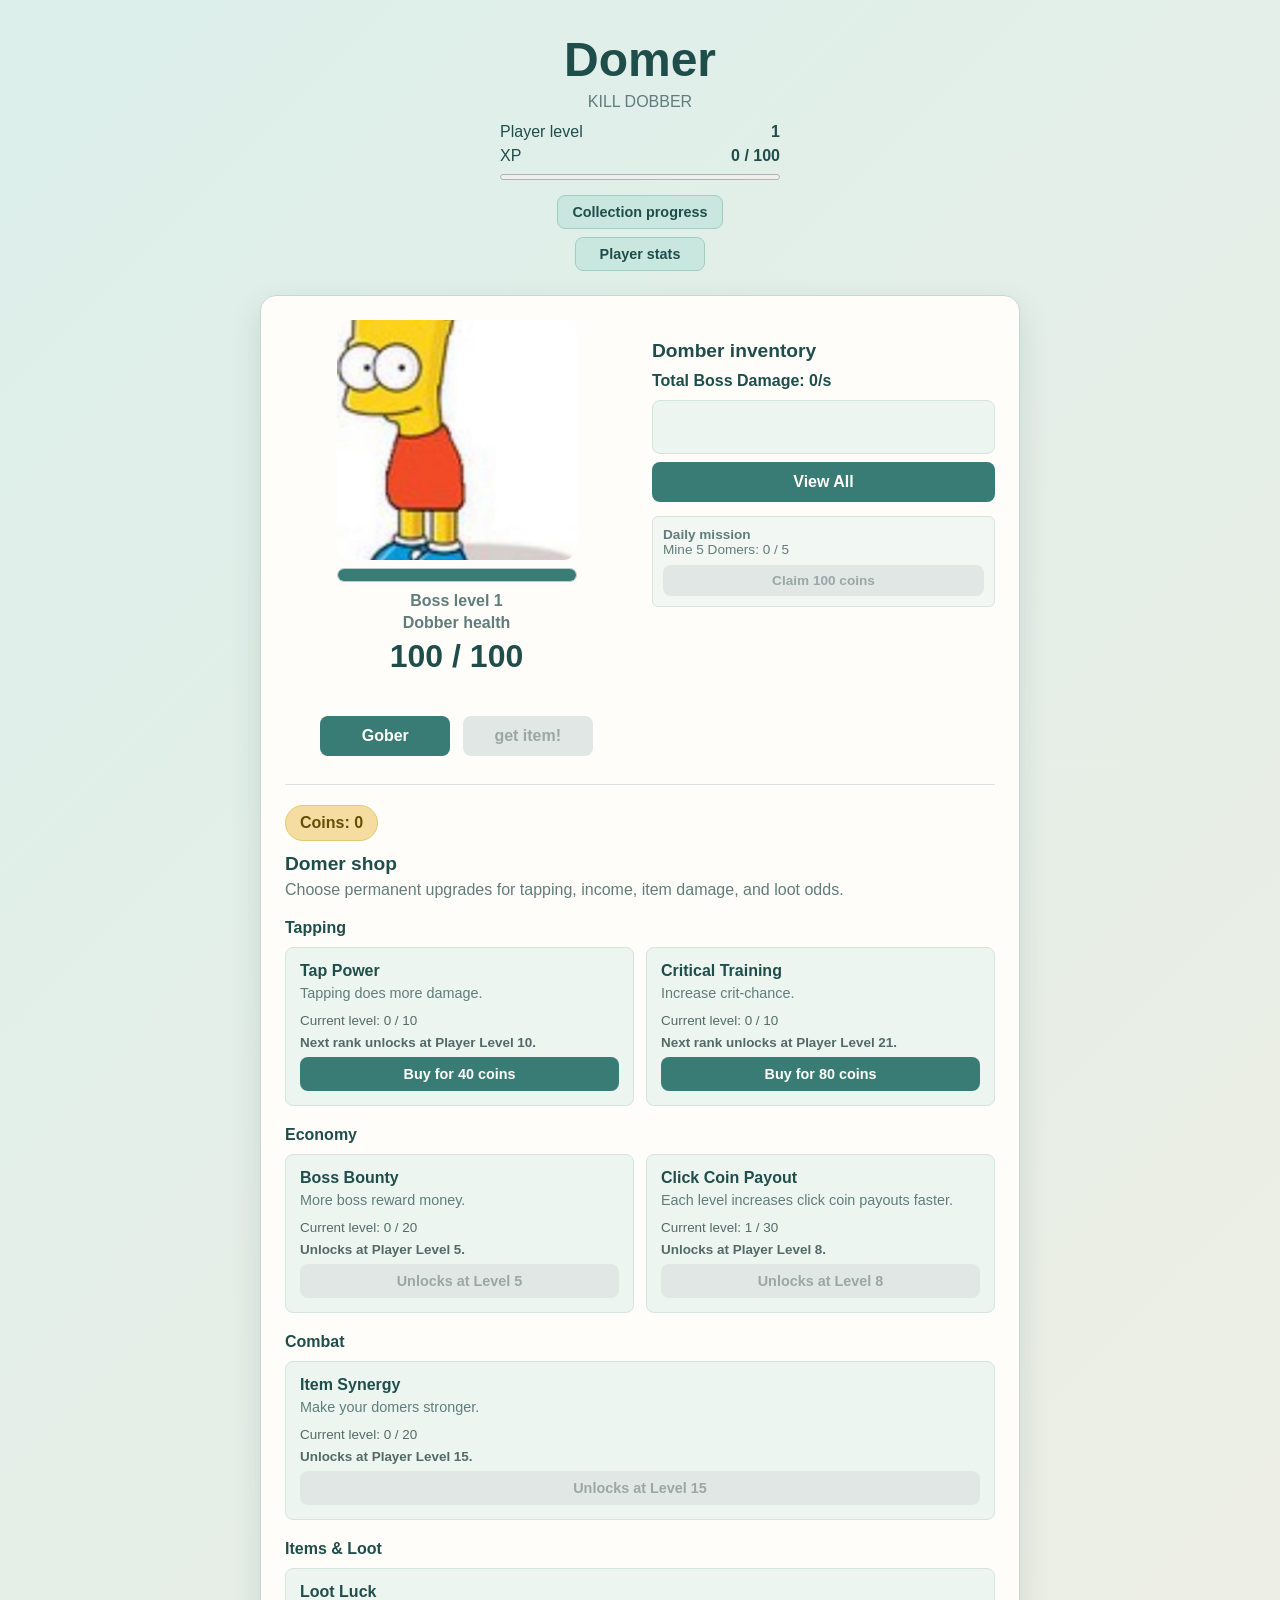
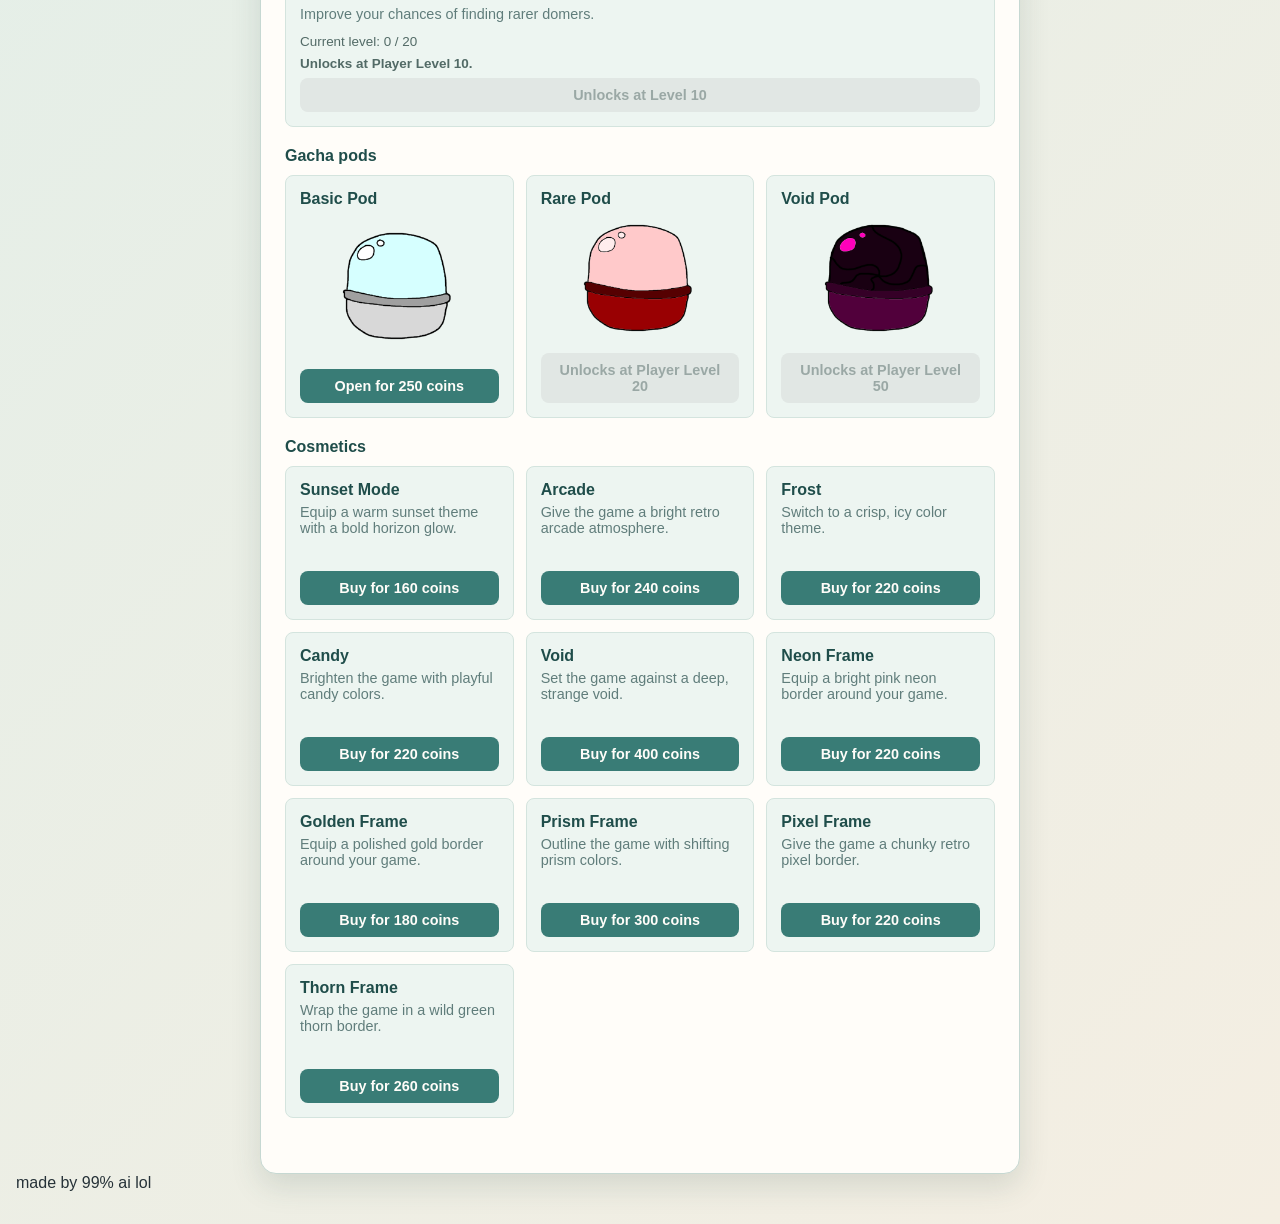
==== commit ec39881b: "asdfasdf" ====
--- a/domer.html
+++ b/domer.html
@@ -668,7 +668,8 @@
             color: #607d7b;
         }
 
-        #collectionProgressButton {
+        #collectionProgressButton,
+        #playerStatsButton {
             display: block;
             margin: 12px auto 0;
             padding: 8px 14px;
@@ -684,6 +685,39 @@
             overflow-y: auto;
         }
 
+        #playerStatsButton {
+            margin-top: 8px;
+        }
+
+        #playerStatsModal {
+            width: min(calc(100% - 32px), 480px);
+        }
+
+        .playerStats {
+            display: grid;
+            gap: 8px;
+            margin: 0;
+        }
+
+        .playerStat {
+            display: flex;
+            justify-content: space-between;
+            gap: 16px;
+            padding: 10px 12px;
+            background: #edf5f1;
+            border-radius: 6px;
+        }
+
+        .playerStat dt {
+            color: #607d7b;
+        }
+
+        .playerStat dd {
+            margin: 0;
+            text-align: right;
+            font-weight: bold;
+        }
+
         #collectionTable {
             width: 100%;
             border-collapse: collapse;
@@ -802,7 +836,7 @@
             background: var(--theme-button);
         }
 
-        body[class*="theme-"] #collectionProgressButton {
+        body[class*="theme-"] :is(#collectionProgressButton, #playerStatsButton) {
             color: #fffdf9;
             background: var(--theme-button);
             border-color: var(--theme-button-hover);
@@ -820,6 +854,7 @@
             <progress id="xpProgress" max="100" value="0" aria-label="Experience toward next level"></progress>
         </div>
         <button id="collectionProgressButton" type="button">Collection progress</button>
+        <button id="playerStatsButton" type="button">Player stats</button>
     </header>
 
     <div class="main">
@@ -1020,6 +1055,23 @@
         </div>
     </dialog>
 
+    <dialog id="playerStatsModal" aria-labelledby="playerStatsModalTitle">
+        <div class="inventoryModalContent">
+            <div class="inventoryModalHeader">
+                <h2 id="playerStatsModalTitle">Player stats</h2>
+                <button id="closePlayerStatsModal" type="button">Close</button>
+            </div>
+            <dl class="playerStats">
+                <div class="playerStat"><dt>Total collection progress</dt><dd id="statsCollectionProgress">0 / 0 (0%)</dd></div>
+                <div class="playerStat"><dt>Total taps</dt><dd id="statsTotalTaps">0</dd></div>
+                <div class="playerStat"><dt>Bosses killed</dt><dd id="statsBossesKilled">0</dd></div>
+                <div class="playerStat"><dt>Current inventory damage</dt><dd id="statsInventoryDamage">0/s</dd></div>
+                <div class="playerStat"><dt>Current tap damage</dt><dd id="statsTapDamage">0</dd></div>
+                <div class="playerStat"><dt>Total coins collected</dt><dd id="statsCoinsCollected">0</dd></div>
+            </dl>
+        </div>
+    </dialog>
+
     <script>
         const maxHealth = 100;
         const balanceConfig = {
@@ -1125,6 +1177,8 @@
         const defaultProgressState = {
             totalMined: 0,
             totalTaps: 0,
+            bossesKilled: 0,
+            totalCoinsCollected: 0,
             tapCoinRemainder: 0,
             criticalHits: 0,
             uniqueItems: [],
@@ -1159,6 +1213,12 @@
             ...defaultProgressState,
             totalMined: Number(savedProgress.totalMined) || 0,
             totalTaps: Number(savedProgress.totalTaps) || 0,
+            bossesKilled: Number.isFinite(Number(savedProgress.bossesKilled))
+                ? Math.max(0, Math.floor(Number(savedProgress.bossesKilled)))
+                : Number(savedProgress.totalMined) || 0,
+            totalCoinsCollected: Number.isFinite(Number(savedProgress.totalCoinsCollected))
+                ? Math.max(0, Number(savedProgress.totalCoinsCollected))
+                : playerGold,
             tapCoinRemainder: Number.isFinite(Number(savedProgress.tapCoinRemainder))
                 ? Math.max(0, Math.floor(Number(savedProgress.tapCoinRemainder))) % balanceConfig.manualTapsPerCoin
                 : 0,
@@ -1219,6 +1279,15 @@
         const collectionProgressButton = document.getElementById("collectionProgressButton");
         const collectionModal = document.getElementById("collectionModal");
         const closeCollectionModal = document.getElementById("closeCollectionModal");
+        const playerStatsButton = document.getElementById("playerStatsButton");
+        const playerStatsModal = document.getElementById("playerStatsModal");
+        const closePlayerStatsModal = document.getElementById("closePlayerStatsModal");
+        const statsCollectionProgress = document.getElementById("statsCollectionProgress");
+        const statsTotalTaps = document.getElementById("statsTotalTaps");
+        const statsBossesKilled = document.getElementById("statsBossesKilled");
+        const statsInventoryDamage = document.getElementById("statsInventoryDamage");
+        const statsTapDamage = document.getElementById("statsTapDamage");
+        const statsCoinsCollected = document.getElementById("statsCoinsCollected");
         const adminTools = document.getElementById("adminTools");
         const adminAddCoins = document.getElementById("adminAddCoins");
         const resetProgress = document.getElementById("resetProgress");
@@ -1392,7 +1461,7 @@
             )));
             const bounty = getBossBountyReward(defeatedLevel);
             progressState.xp += reward;
-            playerGold += bounty;
+            awardCoins(bounty);
             let levelsGained = 0;
 
             while (progressState.xp >= getXpRequired(progressState.level)){
@@ -1405,7 +1474,6 @@
             }
 
             renderProgression();
-            saveGold();
             updateShopButtons();
             tapFeedback.textContent = levelsGained > 0
                 ? `Boss defeated! +${reward} XP, +${bounty} coins. Level ${progressState.level}!`
@@ -1442,6 +1510,11 @@
             collectionModal.showModal();
         });
         closeCollectionModal.addEventListener("click", () => collectionModal.close());
+        playerStatsButton.addEventListener("click", () => {
+            renderPlayerStats();
+            playerStatsModal.showModal();
+        });
+        closePlayerStatsModal.addEventListener("click", () => playerStatsModal.close());
         const podPreviews = [...document.querySelectorAll(".podPreview")];
         const closePodOddsPreviews = () => {
             podPreviews.forEach((preview) => {
@@ -1471,8 +1544,7 @@
         sellAllLoot.addEventListener("click", sellAllSelectedLoot);
         resetProgress.addEventListener("click", resetAllProgress);
         adminAddCoins.addEventListener("click", () => {
-            playerGold += 100;
-            saveGold();
+            awardCoins(100);
         });
         adminGetLoot.addEventListener("click", () => getRandomLoot(true));
         simulateRarities.addEventListener("click", runRaritySimulation);
@@ -1502,8 +1574,7 @@
             progressState.tapCoinRemainder %= balanceConfig.manualTapsPerCoin;
             const tapCoinsEarned = coinPayouts * getTapCoinPayout();
             if (tapCoinsEarned > 0){
-                playerGold += tapCoinsEarned;
-                saveGold();
+                awardCoins(tapCoinsEarned);
             }
             const coinFeedback = tapCoinsEarned > 0
                 ? `, +${tapCoinsEarned} ${tapCoinsEarned === 1 ? "coin" : "coins"}`
@@ -1529,6 +1600,7 @@
             if (health === 0){
                 if (!bossRewarded){
                     bossRewarded = true;
+                    progressState.bossesKilled += 1;
                     awardBossExperience(currentBossLevel);
                 }
                 buttonGober.disabled = true;
@@ -1551,8 +1623,7 @@
             }
 
             const coinsEarned = getTapCoinPayout();
-            playerGold += coinsEarned;
-            saveGold();
+            awardCoins(coinsEarned);
             tapFeedback.textContent = `Item damage bonus: +${coinsEarned} ${coinsEarned === 1 ? "coin" : "coins"}`;
         }
 
@@ -1960,6 +2031,16 @@
             updateShopButtons();
         }
 
+        function awardCoins(amount){
+            if (!Number.isFinite(amount) || amount <= 0){
+                return;
+            }
+
+            playerGold += amount;
+            progressState.totalCoinsCollected += amount;
+            saveGold();
+        }
+
         function saveGame(){
             localStorage.setItem(saveStorageKey, JSON.stringify({
                 version: saveVersion,
@@ -2015,6 +2096,19 @@
             collectionTotal.textContent = `${collectedCount} / ${lootTable.length} (${completion}%)`;
         }
 
+        function renderPlayerStats(){
+            const collectedItems = new Set(progressState.uniqueItems);
+            const collectedCount = lootTable.filter((item) => collectedItems.has(item.name)).length;
+            const completion = lootTable.length > 0 ? Math.round(collectedCount / lootTable.length * 100) : 0;
+
+            statsCollectionProgress.textContent = `${collectedCount} / ${lootTable.length} (${completion}%)`;
+            statsTotalTaps.textContent = progressState.totalTaps.toLocaleString("en-US");
+            statsBossesKilled.textContent = progressState.bossesKilled.toLocaleString("en-US");
+            statsInventoryDamage.textContent = `${formatGameNumber(getTotalBossDamagePerSecond())}/s`;
+            statsTapDamage.textContent = formatGameNumber(getTapDamage());
+            statsCoinsCollected.textContent = Math.floor(progressState.totalCoinsCollected).toLocaleString("en-US");
+        }
+
         function todayKey(){
             return new Date().toISOString().slice(0, 10);
         }
@@ -2042,8 +2136,7 @@
             }
 
             progressState.dailyClaimed = true;
-            playerGold += 100;
-            saveGold();
+            awardCoins(100);
             renderDailyMission();
             tapFeedback.textContent = "Daily mission complete! +100 coins";
             saveGame();
@@ -2144,8 +2237,7 @@
             }
 
             inventoryItem.quantity -= 1;
-            playerGold += getSellValue(selectedItem);
-            saveGold();
+            awardCoins(getSellValue(selectedItem));
 
             if (inventoryItem.quantity === 0){
                 inventoryItems.delete(selectedItem.name);
@@ -2169,10 +2261,9 @@
                 return;
             }
 
-            playerGold += getSellValue(selectedItem) * inventoryItem.quantity;
+            awardCoins(getSellValue(selectedItem) * inventoryItem.quantity);
             inventoryItems.delete(selectedItem.name);
             sortInventory();
-            saveGold();
             saveInventory();
             renderBossDamage();
             lootModal.close();
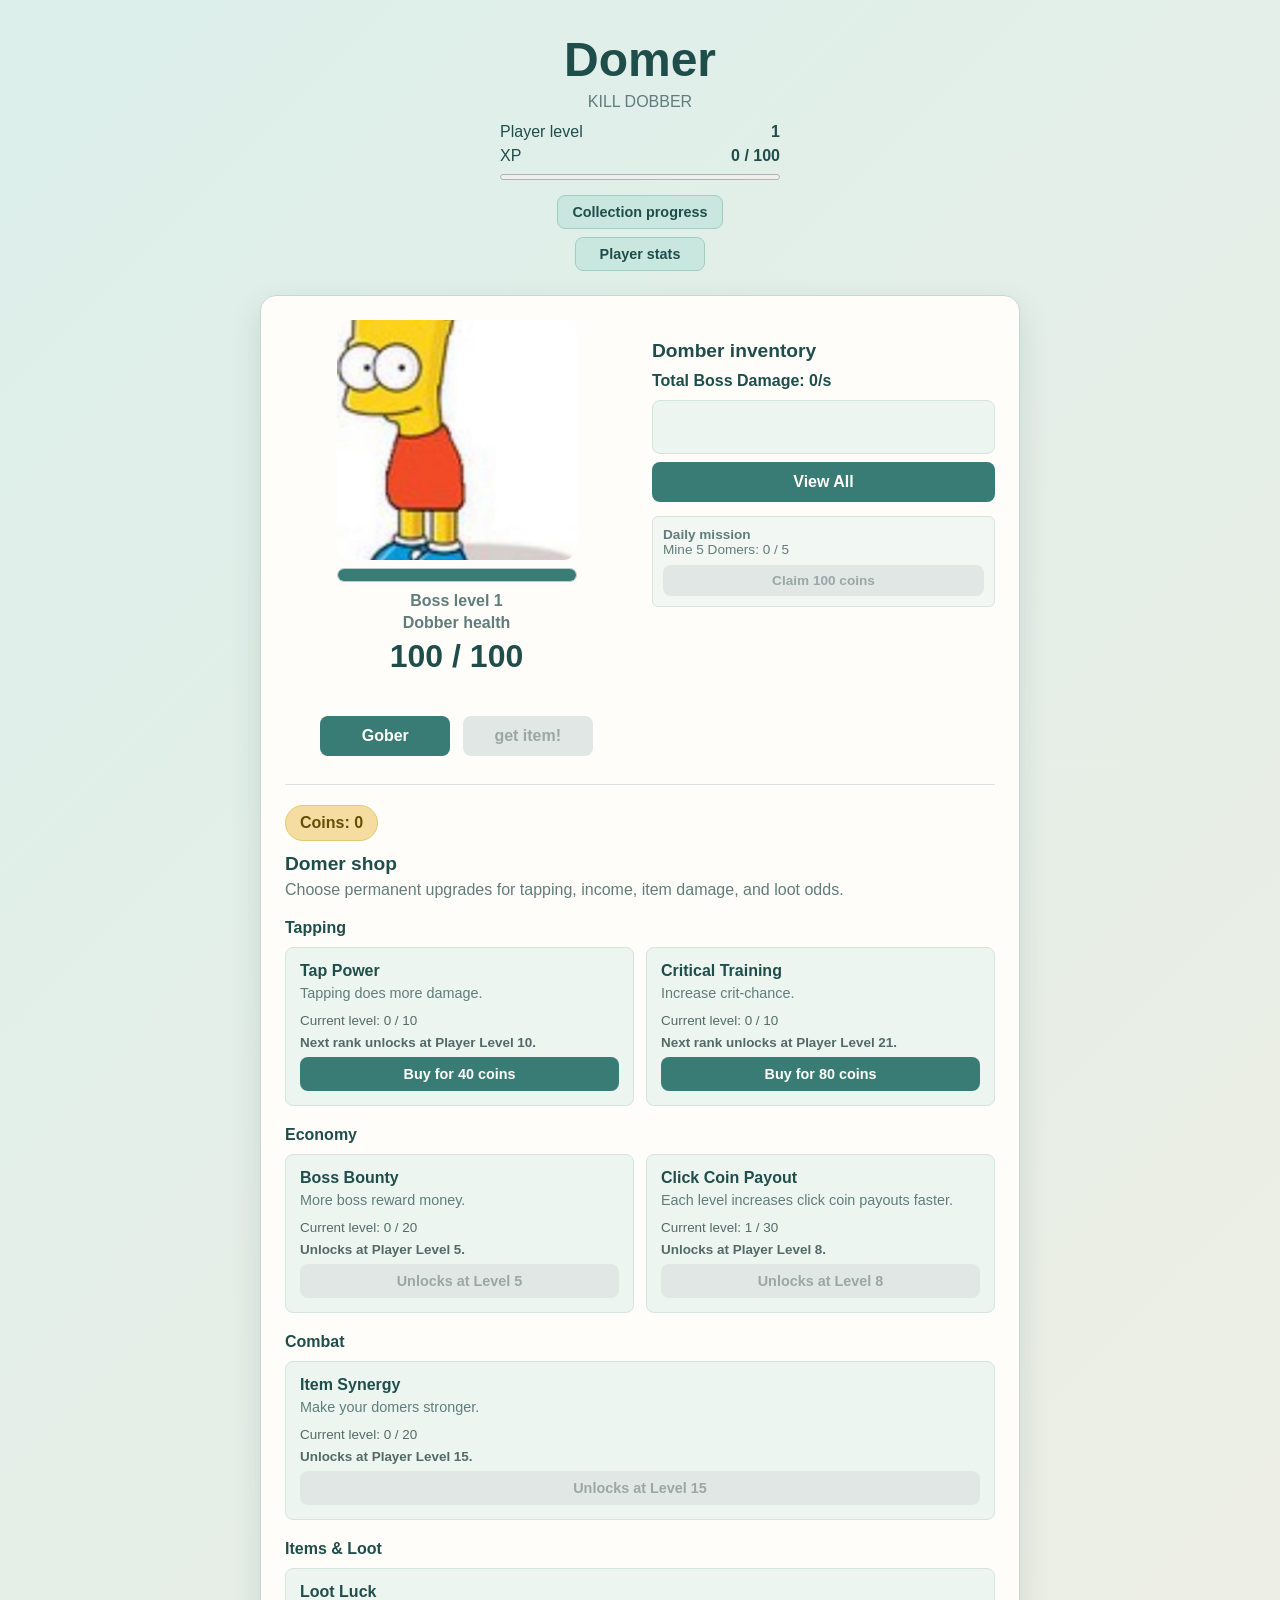
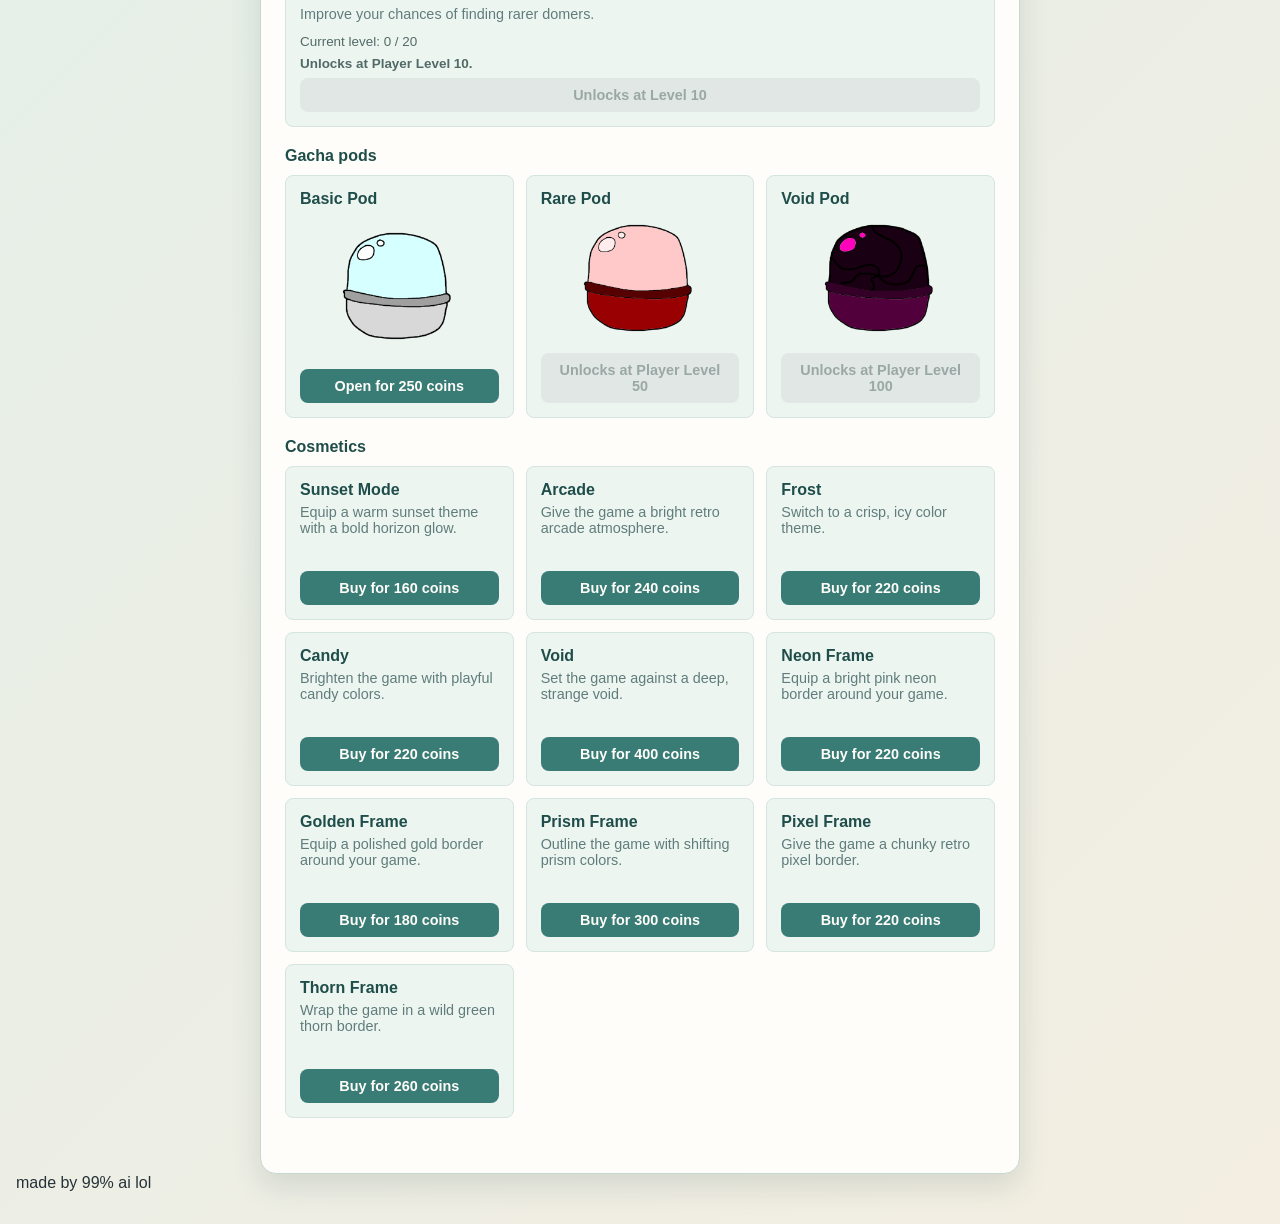
==== commit f28d4634: "balance" ====
--- a/domer.html
+++ b/domer.html
@@ -589,6 +589,14 @@
             font-weight: normal;
         }
 
+        .inventoryItem[data-rarity="transcendent"] {
+            color: #fff;
+        }
+
+        .inventoryItem[data-rarity="transcendent"] .inventoryItemDamage {
+            color: rgb(255 255 255 / 75%);
+        }
+
         .inventoryItem:hover {
             filter: brightness(0.96);
             transform: translateY(-1px);
@@ -666,6 +674,20 @@
 
         .lootStat span:first-child {
             color: #607d7b;
+        }
+
+        #lootModal[data-rarity="transcendent"] {
+            color: #fff;
+        }
+
+        #lootModal[data-rarity="transcendent"] #lootName,
+        #lootModal[data-rarity="transcendent"] #lootNew,
+        #lootModal[data-rarity="transcendent"] .lootStat span:first-child {
+            color: #fff;
+        }
+
+        #lootModal[data-rarity="transcendent"] .lootStat {
+            background: rgb(255 255 255 / 12%);
         }
 
         #collectionProgressButton,
@@ -914,7 +936,7 @@
                     <article class="shopItem">
                         <h3>Void Pod</h3>
                         <div class="podPreview">
-                            <img class="podImage" src="media/pod_premium.png" alt="Legendary and Mythic pod placeholder" tabindex="0" aria-expanded="false" aria-describedby="premiumPodOdds">
+                            <img class="podImage" src="media/pod_premium.png" alt="Premium pod placeholder for rare and higher domers" tabindex="0" aria-expanded="false" aria-describedby="premiumPodOdds">
                             <div class="podOddsTooltip" id="premiumPodOdds" data-pod-id="premiumPod" role="tooltip"></div>
                         </div>
                         <button class="shopButton" data-shop-item="premiumPod" type="button">Open for 6,000 coins</button>
@@ -983,6 +1005,8 @@
         <section id="adminTools" hidden aria-labelledby="adminToolsTitle">
             <h2 id="adminToolsTitle">Admin tools</h2>
             <p class="shopIntro">Developer-only controls. Open this page with the #admin URL hash.</p>
+            <button id="adminUnlockEverything" type="button">Unlock everything</button>
+            <p id="adminToolsStatus" role="status"></p>
             <button id="adminAddCoins" type="button">Give 100 coins</button>
             <button id="resetProgress" type="button">Reset all progress</button>
             <button id="adminGetLoot" type="button">Get item now</button>
@@ -1086,11 +1110,13 @@
             baseItemAttackDamage: 0.6,
             rarityPullWeights: {
                 common: 71.5,
-                uncommon: 12.1,
-                rare: 6.05,
-                epic: 1.21,
-                legendary: 0.469,
-                mythic: 0.0605
+                uncommon: 10,
+                rare: 6.3,
+                epic: 1.3,
+                legendary: 0.36,
+                mythic: 0.13,
+                celestial: 0.03,
+                transcendent: 0.0045
             },
             rarityDamageMultipliers: {
                 common: 1,
@@ -1098,7 +1124,29 @@
                 rare: 8,
                 epic: 30,
                 legendary: 150,
-                mythic: 500
+                mythic: 500,
+                celestial: 1500,
+                transcendent: 5000
+            },
+            rarityPrices: {
+                common: 5,
+                uncommon: 10,
+                rare: 40,
+                epic: 200,
+                legendary: 400,
+                mythic: 2000,
+                celestial: 5000,
+                transcendent: 12000
+            },
+            rarityColors: {
+                common: "lightgrey",
+                uncommon: "lightgreen",
+                rare: "red",
+                epic: "#8642bd",
+                legendary: "#c8bb37",
+                mythic: "#00ff39",
+                celestial: "#00ffd4",
+                transcendent: "#23212b"
             },
             baseBossBounty: 20,
             bossBountyLevelScaling: 0.03,
@@ -1107,14 +1155,16 @@
             itemCoinPayoutRatePerDamage: 0.01,
             maxItemCoinPayoutRate: 0.05,
             itemDamageBonusPerLevel: 0.06,
-            luckWeightStep: 1.08,
+            luckWeightStep: 1.03,
             rarityLuckIndex: {
                 common: 0,
                 uncommon: 1,
                 rare: 2,
                 epic: 3,
                 legendary: 4,
-                mythic: 5
+                mythic: 5,
+                celestial: 6,
+                transcendent: 7
             },
             itemUpgradeScaling: 1.2,
             maxScaledValue: 1e12
@@ -1134,23 +1184,23 @@
                 unlockLevel: 1,
                 minimumRarityIndex: 0,
                 luckScale: 1,
-                rarityMultipliers: { common: 1, uncommon: 1, rare: 1, epic: 1, legendary: 1, mythic: 1 }
+                rarityMultipliers: { common: 1, uncommon: 1, rare: 1, epic: 1, legendary: 1, mythic: 1, celestial: 1, transcendent: 1 }
             },
             rarePod: {
                 name: "Rare Pod",
                 price: 1500,
-                unlockLevel: 20,
+                unlockLevel: 50,
                 minimumRarityIndex: 1,
                 luckScale: 1,
-                rarityMultipliers: { common: 0.55, uncommon: 0.65, rare: 2, epic: 2.8, legendary: 3.5, mythic: 3.5 }
+                rarityMultipliers: { common: 0.55, uncommon: 0.65, rare: 2, epic: 2.8, legendary: 3.5, mythic: 3.5, celestial: 4, transcendent: 3 }
             },
             premiumPod: {
                 name: "Void Pod",
                 price: 6000,
-                unlockLevel: 50,
+                unlockLevel: 100,
                 minimumRarityIndex: 2,
                 luckScale: 0.25,
-                rarityMultipliers: { common: 0.1, uncommon: 0.15, rare: 0.35, epic: 1.5, legendary: 1, mythic: 12 }
+                rarityMultipliers: { common: 0.1, uncommon: 0.15, rare: 0.35, epic: 1.5, legendary: 1, mythic: 12, celestial: 16, transcendent: 6 }
             }
         };
         var health = 0;
@@ -1253,12 +1303,14 @@
         const claimDailyMission = document.getElementById("claimDailyMission");
         const inventoryItems = new Map();
         const rarityOrder = {
-            mythic: 0,
-            legendary: 1,
-            epic: 2,
-            rare: 3,
-            uncommon: 4,
-            common: 5
+            transcendent: 0,
+            celestial: 1,
+            mythic: 2,
+            legendary: 3,
+            epic: 4,
+            rare: 5,
+            uncommon: 6,
+            common: 7
         };
         const lootModal = document.getElementById("lootModal");
         const lootImage = document.getElementById("lootImage");
@@ -1289,6 +1341,8 @@
         const statsTapDamage = document.getElementById("statsTapDamage");
         const statsCoinsCollected = document.getElementById("statsCoinsCollected");
         const adminTools = document.getElementById("adminTools");
+        const adminUnlockEverything = document.getElementById("adminUnlockEverything");
+        const adminToolsStatus = document.getElementById("adminToolsStatus");
         const adminAddCoins = document.getElementById("adminAddCoins");
         const resetProgress = document.getElementById("resetProgress");
         const adminGetLoot = document.getElementById("adminGetLoot");
@@ -1546,6 +1600,31 @@
         adminAddCoins.addEventListener("click", () => {
             awardCoins(100);
         });
+        adminUnlockEverything.addEventListener("click", () => {
+            for (const upgrade of Object.values(shopUpgradeConfig)){
+                shopState[upgrade.stateKey] = upgrade.maxLevel;
+            }
+
+            shopState.cosmetics = [...new Set([...shopState.cosmetics, ...themeCosmetics, ...frameCosmetics])];
+            progressState.level = normalizePlayerLevel(Math.max(...Object.values(shopUpgradeConfig).map((upgrade) =>
+                getShopUpgradeUnlockLevel(upgrade, upgrade.maxLevel - 1)
+            )));
+            progressState.xp = 0;
+
+            for (const item of lootTable){
+                if (!inventoryItems.has(item.name)){
+                    addToInventory(item, 1, false);
+                }
+            }
+
+            renderProgression();
+            beginNextBoss();
+            renderCollectionProgress();
+            updateShopButtons();
+            saveShop();
+            saveInventory();
+            adminToolsStatus.textContent = `Everything unlocked at player level ${progressState.level}.`;
+        });
         adminGetLoot.addEventListener("click", () => getRandomLoot(true));
         simulateRarities.addEventListener("click", runRaritySimulation);
         claimDailyMission.addEventListener("click", claimDailyReward);
@@ -1915,7 +1994,7 @@
 
                         row.className = "podOddsRow";
                         name.textContent = `${rarity[0].toUpperCase()}${rarity.slice(1)}`;
-                        name.style.color = rarityItem.color;
+                        name.style.color = rarity === "transcendent" ? "#fff" : rarityItem.color;
                         odds.textContent = `${(weight / totalWeight * 100).toFixed(2)}%`;
                         row.append(name, odds);
                         return row;
@@ -1964,6 +2043,7 @@
             const collectedQuantity = document.createElement("span");
 
             collectedItem.className = "inventoryItem";
+            collectedItem.dataset.rarity = item.rarity;
             collectedItem.style.backgroundColor = item.color;
             collectedImage.src = item.image;
             collectedImage.alt = item.name;
@@ -2155,7 +2235,7 @@
         }
 
         function runRaritySimulation(){
-            const rarities = ["common", "uncommon", "rare", "epic", "legendary", "mythic"];
+            const rarities = Object.keys(rarityOrder).sort((first, second) => rarityOrder[second] - rarityOrder[first]);
             const generations = 1000000;
             const results = rarities.reduce((counts, rarity) => {
                 counts[rarity] = 0;
@@ -2187,6 +2267,7 @@
 
         function showLootModal(item, fromInventory = false, isNew = false, animateReveal = false){
             selectedItem = item;
+            lootModal.dataset.rarity = item.rarity;
             lootModal.style.backgroundColor = item.color;
             const imageRequestId = ++lootImageRequestId;
             const imageUrl = new URL(item.image, document.baseURI).href;
@@ -2277,92 +2358,100 @@
         //adding loot 
         const lootTable = [
             //common
-            { name: "yellow baby domer", rarity: "common", price: 5, weight: 50, color: "lightgrey", artist: "Robin", image: "media/yellow_domer.png"},
-            { name: "blue baby domer", rarity: "common", price: 5, weight: 50, color: "lightgrey", artist: "Robin", image: "media/blue_domer.png"},
-            { name: "red baby domer", rarity: "common", price: 5, weight: 50, color: "lightgrey", artist: "Robin", image: "media/red_domer.png"},
-            { name: "radioactive domer", rarity: "common", price: 5, weight: 50, color: "lightgrey", artist: "Robin", image: "media/radioactive_domer.png"},
-            { name: "cool domer B)", rarity: "common", price: 5, weight: 50, color: "lightgrey", artist: "Robin", image: "media/cool_domer.png"},
-            { name: "normo", rarity: "common", price: 5, weight: 50, color: "lightgrey", artist: "Wilma", image: "media/normo.png"},
-            { name: "invermer", rarity: "common", price: 5, weight: 50, color: "lightgrey", artist: "Robin", image: "media/invermer.png"},
-            { name: "pixmer", rarity: "common", price: 5, weight: 50, color: "lightgrey", artist: "Robin", image: "media/pixmer.png"},
-            { name: "stoner", rarity: "common", price: 5, weight: 50, color: "lightgrey", artist: "Robin", image: "media/stoner.png"},
-            { name: "swirlmer", rarity: "common", price: 5, weight: 50, color: "lightgrey", artist: "Robin", image: "media/swirlmer.png"},
-            { name: "womber", rarity: "common", price: 5, weight: 50, color: "lightgrey", artist: "Robin", image: "media/womber.png"},
-            { name: "wormer", rarity: "common", price: 5, weight: 50, color: "lightgrey", artist: "Robin", image: "media/wormer.png"},
-            { name: "pink baby domer", rarity: "common", price: 5, weight: 50, color: "lightgrey", artist: "Robin", image: "media/pink_domer.png"},
-            { name: "smoker", rarity: "common", price: 5, weight: 50, color: "lightgrey", artist: "Robin", image: "media/smoker.png"},
+            { name: "yellow baby domer", rarity: "common", artist: "Robin", image: "media/yellow_domer.png"},
+            { name: "blue baby domer", rarity: "common", artist: "Robin", image: "media/blue_domer.png"},
+            { name: "red baby domer", rarity: "common", artist: "Robin", image: "media/red_domer.png"},
+            { name: "radioactive domer", rarity: "common", artist: "Robin", image: "media/radioactive_domer.png"},
+            { name: "cool domer B)", rarity: "common", artist: "Robin", image: "media/cool_domer.png"},
+            { name: "normo", rarity: "common", artist: "Wilma", image: "media/normo.png"},
+            { name: "invermer", rarity: "common", artist: "Robin", image: "media/invermer.png"},
+            { name: "pixmer", rarity: "common", artist: "Robin", image: "media/pixmer.png"},
+            { name: "stoner", rarity: "common", artist: "Robin", image: "media/stoner.png"},
+            { name: "swirlmer", rarity: "common", artist: "Robin", image: "media/swirlmer.png"},
+            { name: "womber", rarity: "common", artist: "Robin", image: "media/womber.png"},
+            { name: "wormer", rarity: "common", artist: "Robin", image: "media/wormer.png"},
+            { name: "pink baby domer", rarity: "common", artist: "Robin", image: "media/pink_domer.png"},
+            { name: "smoker", rarity: "common", artist: "Robin", image: "media/smoker.png"},
 
             //uncommon
-            { name: "bart", rarity: "uncommon", price: 10, weight: 25, color: "#f5dda2", artist: "Robin", image: "media/bart.png"},
-            { name: "blart", rarity: "uncommon", price: 10, weight: 25, color: "#f5dda2", artist: "Robin", image: "media/blart.png"},
-            { name: "bar", rarity: "uncommon", price: 10, weight: 25, color: "#f5dda2", artist: "Robin", image: "media/bar.png"},
-            { name: "cromer", rarity: "uncommon", price: 10, weight: 25, color: "#f5dda2", artist: "Robin", image: "media/cromer.png"},
-            { name: "dooker", rarity: "uncommon", price: 10, weight: 25, color: "#f5dda2", artist: "Robin", image: "media/dooker.png"},
-            { name: "adolmer", rarity: "uncommon", price: 10, weight: 25, color: "#f5dda2", artist: "Robin", image: "media/adolmer.png"},
-            { name: "sidebome bob", rarity: "uncommon", price: 10, weight: 25, color: "#f5dda2", artist: "Robin", image: "media/sidedome_bob.png"},
-            { name: "homer", rarity: "uncommon", price: 10, weight: 25, color: "#f5dda2", artist: "Robin", image: "media/homer.png"},
-            { name: "mini domer", rarity: "uncommon", price: 10, weight: 25, color: "#f5dda2", artist: "Robin", image: "media/mini_domer.png"},
-            { name: "lollibart", rarity: "uncommon", price: 10, weight: 25, color: "#f5dda2", artist: "Wilma", image: "media/lollibart.png"},
-            { name: "conjoined domers", rarity: "uncommon", price: 10, weight: 25, color: "#f5dda2", artist: "Robin", image: "media/conjoined_domers.png"},
-            { name: "dom dom dohur", rarity: "uncommon", price: 10, weight: 25, color: "#f5dda2", artist: "Robin", image: "media/dom_dom_dohur.png"},
-            { name: "mildomer", rarity: "uncommon", price: 10, weight: 25, color: "#f5dda2", artist: "Robin", image: "media/mildomer.png"},
-            { name: "neon domer", rarity: "uncommon", price: 10, weight: 25, color: "#f5dda2", artist: "Robin", image: "media/neon_domer.png"},
-            { name: "piromer", rarity: "uncommon", price: 10, weight: 25, color: "#f5dda2", artist: "Robin", image: "media/piromer.png"},
-            { name: "ghomer", rarity: "uncommon", price: 10, weight: 25, color: "#f5dda2", artist: "Robin", image: "media/ghomer.png"},
-            { name: "pipodomer", rarity: "uncommon", price: 10, weight: 25, color: "#f5dda2", artist: "Robin", image: "media/pipodomer.png"},
+            { name: "bart", rarity: "uncommon", artist: "Robin", image: "media/bart.png"},
+            { name: "blart", rarity: "uncommon", artist: "Robin", image: "media/blart.png"},
+            { name: "bar", rarity: "uncommon", artist: "Robin", image: "media/bar.png"},
+            { name: "cromer", rarity: "uncommon", artist: "Robin", image: "media/cromer.png"},
+            { name: "dooker", rarity: "uncommon", artist: "Robin", image: "media/dooker.png"},
+            { name: "adolmer", rarity: "uncommon", artist: "Robin", image: "media/adolmer.png"},
+            { name: "sidebome bob", rarity: "uncommon", artist: "Robin", image: "media/sidedome_bob.png"},
+            { name: "homer", rarity: "uncommon", artist: "Robin", image: "media/homer.png"},
+            { name: "mini domer", rarity: "uncommon", artist: "Robin", image: "media/mini_domer.png"},
+            { name: "lollibart", rarity: "uncommon", artist: "Wilma", image: "media/lollibart.png"},
+            { name: "dom dom dohur", rarity: "uncommon", artist: "Robin", image: "media/dom_dom_dohur.png"},
+            { name: "mildomer", rarity: "uncommon", artist: "Robin", image: "media/mildomer.png"},
+            { name: "neon domer", rarity: "uncommon", artist: "Robin", image: "media/neon_domer.png"},
+            { name: "piromer", rarity: "uncommon", artist: "Robin", image: "media/piromer.png"},
+            { name: "ghomer", rarity: "uncommon", artist: "Robin", image: "media/ghomer.png"},
+            { name: "pipodomer", rarity: "uncommon", artist: "Robin", image: "media/pipodomer.png"},
 
 
             //rare
-            { name: "remod", rarity: "rare", price: 40, weight: 10, color: "#D93232", artist: "Robin", image: "media/remod.png"},
-            { name: "boner", rarity: "rare", price: 40, weight: 10, color: "#D93232", artist: "Robin", image: "media/boner.png"},
-            { name: "lingling", rarity: "rare", price: 40, weight: 10, color: "#D93232", artist: "Robin", image: "media/lingling.png"},
-            { name: "bromer", rarity: "rare", price: 40, weight: 10, color: "#D93232", artist: "Robin", image: "media/bromer.png"},
-            { name: "astromer", rarity: "rare", price: 40, weight: 10, color: "#D93232", artist: "Robin", image: "media/astromer.png"},
-            { name: "hoger", rarity: "rare", price: 40, weight: 10, color: "#D93232", artist: "Robin", image: "media/hoger.png"},
-            { name: "dinomer", rarity: "rare", price: 40, weight: 10, color: "#D93232", artist: "Robin", image: "media/dinomer.png"},
-            { name: "galaxydomer", rarity: "rare", price: 40, weight: 10, color: "#D93232", artist: "Robin", image: "media/galaxydomer.png"},
-            { name: "ginger bread domer", rarity: "rare", price: 40, weight: 10, color: "#D93232", artist: "Robin", image: "media/ginger_bread_domer.png"},
-            { name: "miniomer", rarity: "rare", price: 40, weight: 10, color: "#D93232", artist: "Robin", image: "media/miniomer.png"},
-            { name: "finnmer", rarity: "rare", price: 40, weight: 10, color: "#D93232", artist: "Robin", image: "media/finnmer.png"},
-            { name: "domerchu", rarity: "rare", price: 40, weight: 10, color: "#D93232", artist: "Robin", image: "media/domerchu.png"},
-            { name: "potmer", rarity: "rare", price: 40, weight: 10, color: "#D93232", artist: "Robin", image: "media/potmer.png"},
-            { name: "prisomer", rarity: "rare", price: 40, weight: 10, color: "#D93232", artist: "Robin", image: "media/prisomer.png"},
-
-
+            { name: "remod", rarity: "rare", artist: "Robin", image: "media/remod.png"},
+            { name: "boner", rarity: "rare", artist: "Robin", image: "media/boner.png"},
+            { name: "lingling", rarity: "rare", artist: "Robin", image: "media/lingling.png"},
+            { name: "bromer", rarity: "rare", artist: "Robin", image: "media/bromer.png"},
+            { name: "astromer", rarity: "rare", artist: "Robin", image: "media/astromer.png"},
+            { name: "hoger", rarity: "rare", artist: "Robin", image: "media/hoger.png"},
+            { name: "conjoined domers", rarity: "rare", artist: "Robin", image: "media/conjoined_domers.png"},
+            { name: "prisomer", rarity: "rare", artist: "Robin", image: "media/prisomer.png"},
+            { name: "ugler", rarity: "rare", artist: "Robin", image: "media/ugler.png"},
+            
             //epic
-            { name: "glorbo", rarity: "epic", price: 200, weight: 3, color: "#ff00ba", artist: "Wilma", image: "media/glorbo.png"},
-            { name: "chiller", rarity: "epic", price: 200, weight: 3, color: "#ff00ba", artist: "Robin", image: "media/legendary_domer.png"},
-            { name: "zzomer", rarity: "epic", price: 200, weight: 3, color: "#ff00ba", artist: "Wilma", image: "media/zzomer.png"},
-            { name: "3domer", rarity: "epic", price: 200, weight: 3, color: "#ff00ba", artist: "Robin", image: "media/3domer.png"},
-            { name: "domerman", rarity: "epic", price: 200, weight: 3, color: "#ff00ba", artist: "Robin", image: "media/domerman.png"},
-            { name: "dome in the wall", rarity: "epic", price: 200, weight: 3, color: "#ff00ba", artist: "Robin", image: "media/dome_in_the_wall.png"},
-            { name: "domerXP", rarity: "epic", price: 200, weight: 3, color: "#ff00ba", artist: "Robin", image: "media/domerxp.png"},
-            { name: "doodlebort", rarity: "epic", price: 200, weight: 3, color: "#ff00ba", artist: "Robin", image: "media/doodlebort.png"},
-            { name: "susmer", rarity: "epic", price: 200, weight: 3, color: "#ff00ba", artist: "Robin", image: "media/susmer.png"},
-            { name: "mimer", rarity: "epic", price: 200, weight: 3, color: "#ff00ba", artist: "Robin", image: "media/mimer.png"},
-            { name: "legomer", rarity: "epic", price: 200, weight: 3, color: "#ff00ba", artist: "Robin", image: "media/legomer.png"},
-            { name: "domer griffin", rarity: "epic", price: 200, weight: 3, color: "#ff00ba", artist: "Robin", image: "media/domer_griffin.png"},
-            { name: "doma chameleon", rarity: "epic", price: 200, weight: 3, color: "#ff00ba", artist: "Robin", image: "media/doma_chameleon.png"},
-            { name: "ugler", rarity: "epic", price: 200, weight: 3, color: "#ff00ba", artist: "Robin", image: "media/ugler.png"},
-
+            { name: "glorbo", rarity: "epic", artist: "Wilma", image: "media/glorbo.png"},
+            { name: "chiller", rarity: "epic", artist: "Robin", image: "media/legendary_domer.png"},
+            { name: "zzomer", rarity: "epic", artist: "Wilma", image: "media/zzomer.png"},
+            { name: "3domer", rarity: "epic", artist: "Robin", image: "media/3domer.png"},
+            { name: "domerman", rarity: "epic", artist: "Robin", image: "media/domerman.png"},
+            { name: "dome in the wall", rarity: "epic", artist: "Robin", image: "media/dome_in_the_wall.png"},
+            { name: "domer griffin", rarity: "epic", artist: "Robin", image: "media/domer_griffin.png"},
+            { name: "finnmer", rarity: "epic", artist: "Robin", image: "media/finnmer.png"},
+            { name: "miniomer", rarity: "epic", artist: "Robin", image: "media/miniomer.png"},
+            
             //legendary
-            { name: "claymer", rarity: "legendary", price: 400, weight: 0.5, color: "#c1b33e", artist: "Robin", image: "media/claymer.png"},
-            { name: "blockmer", rarity: "legendary", price: 400, weight: 0.5, color: "#c1b33e", artist: "Robin", image: "media/blockmer.png"},
-            { name: "bushmer", rarity: "legendary", price: 400, weight: 0.5, color: "#c1b33e", artist: "Robin", image: "media/bushmer.png"},
-            { name: "domer rick", rarity: "legendary", price: 400, weight: 0.5, color: "#c1b33e", artist: "Robin", image: "media/domer_rick.png"},
-            { name: "matrixmer", rarity: "legendary", price: 400, weight: 0.5, color: "#c1b33e", artist: "Robin", image: "media/matrixmer.png"},
-            { name: "skeledomer", rarity: "legendary", price: 400, weight: 0.5, color: "#c1b33e", artist: "Robin", image: "media/skeledomer.png"},
-            { name: "trading card", rarity: "legendary", price: 400, weight: 0.5, color: "#c1b33e", artist: "Robin", image: "media/trading_card.png"},
-            { name: "halonenomer", rarity: "legendary", price: 400, weight: 0.5, color: "#c1b33e", artist: "Robin", image: "media/halonenomer.png"},
+            { name: "claymer", rarity: "legendary", artist: "Robin", image: "media/claymer.png"},
+            { name: "blockmer", rarity: "legendary", artist: "Robin", image: "media/blockmer.png"},
+            { name: "bushmer", rarity: "legendary", artist: "Robin", image: "media/bushmer.png"},
+            { name: "domer rick", rarity: "legendary", artist: "Robin", image: "media/domer_rick.png"},
+            { name: "matrixmer", rarity: "legendary", artist: "Robin", image: "media/matrixmer.png"},
+            { name: "skeledomer", rarity: "legendary", artist: "Robin", image: "media/skeledomer.png"},
+            { name: "halonenomer", rarity: "legendary", artist: "Robin", image: "media/halonenomer.png"},
+            { name: "potmer", rarity: "legendary", artist: "Robin", image: "media/potmer.png"},
+            { name: "dinomer", rarity: "legendary", artist: "Robin", image: "media/dinomer.png"},
             
-            //mythic lol
-            { name: "ERROR", rarity: "mythic", price: 2000, weight: 0.00605, color: "#22a6a1", artist: "Robin", image: "media/ERROR.png"},
-            { name: "sugoimer", rarity: "mythic", price: 2000, weight: 0.00605, color: "#22a6a1", artist: "Robin", image: "media/sugoimer.png"}
+            //mythic
+            
+            { name: "galaxydomer", rarity: "mythic", artist: "Robin", image: "media/galaxydomer.png"},
+            { name: "ginger bread domer", rarity: "mythic", artist: "Robin", image: "media/ginger_bread_domer.png"},
+            { name: "domerXP", rarity: "mythic", artist: "Robin", image: "media/domerxp.png"},
+            { name: "doodlebort", rarity: "mythic", artist: "Robin", image: "media/doodlebort.png"},
+            { name: "susmer", rarity: "mythic", artist: "Robin", image: "media/susmer.png"},
+            { name: "domerchu", rarity: "mythic", artist: "Robin", image: "media/domerchu.png"},
+
+            //Celestial
+            
+            { name: "doma chameleon", rarity: "celestial", artist: "Robin", image: "media/doma_chameleon.png"},
+            { name: "trading card", rarity: "celestial", artist: "Robin", image: "media/trading_card.png"},
+            { name: "mimer", rarity: "celestial", artist: "Robin", image: "media/mimer.png"},
+            { name: "legomer", rarity: "celestial", artist: "Robin", image: "media/legomer.png"},
+            { name: "ERROR", rarity: "celestial", artist: "Robin", image: "media/ERROR.png"},
+            
+            //Transcendent
+            { name: "sugoimer", rarity: "transcendent", artist: "Robin", image: "media/sugoimer.png"},
+            
             
 
         ].map((item) => ({
             ...item,
-            weight: balanceConfig.rarityPullWeights[item.rarity] ?? item.weight,
+            price: balanceConfig.rarityPrices[item.rarity],
+            color: balanceConfig.rarityColors[item.rarity],
+            weight: balanceConfig.rarityPullWeights[item.rarity],
             attackDamage: calculateItemAttackDamage(item),
             upgradeLevel: 0
         }));
